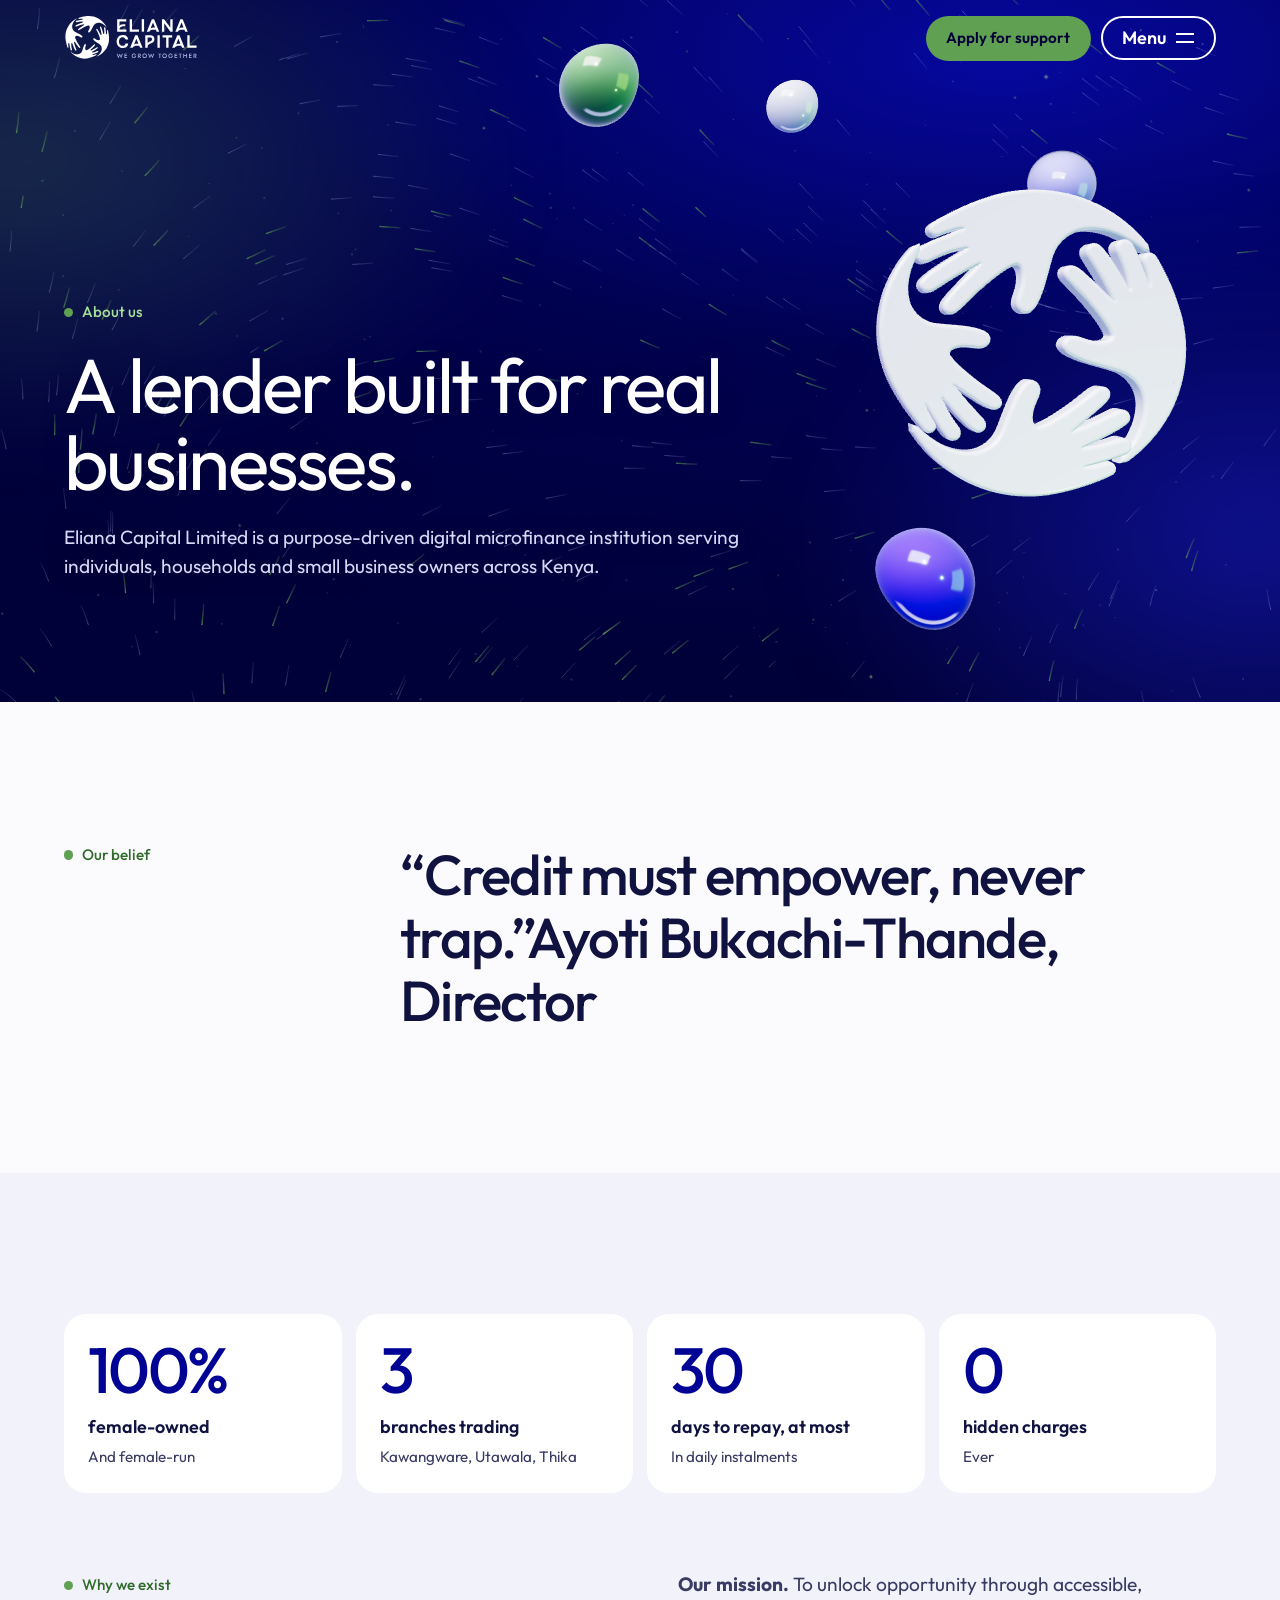
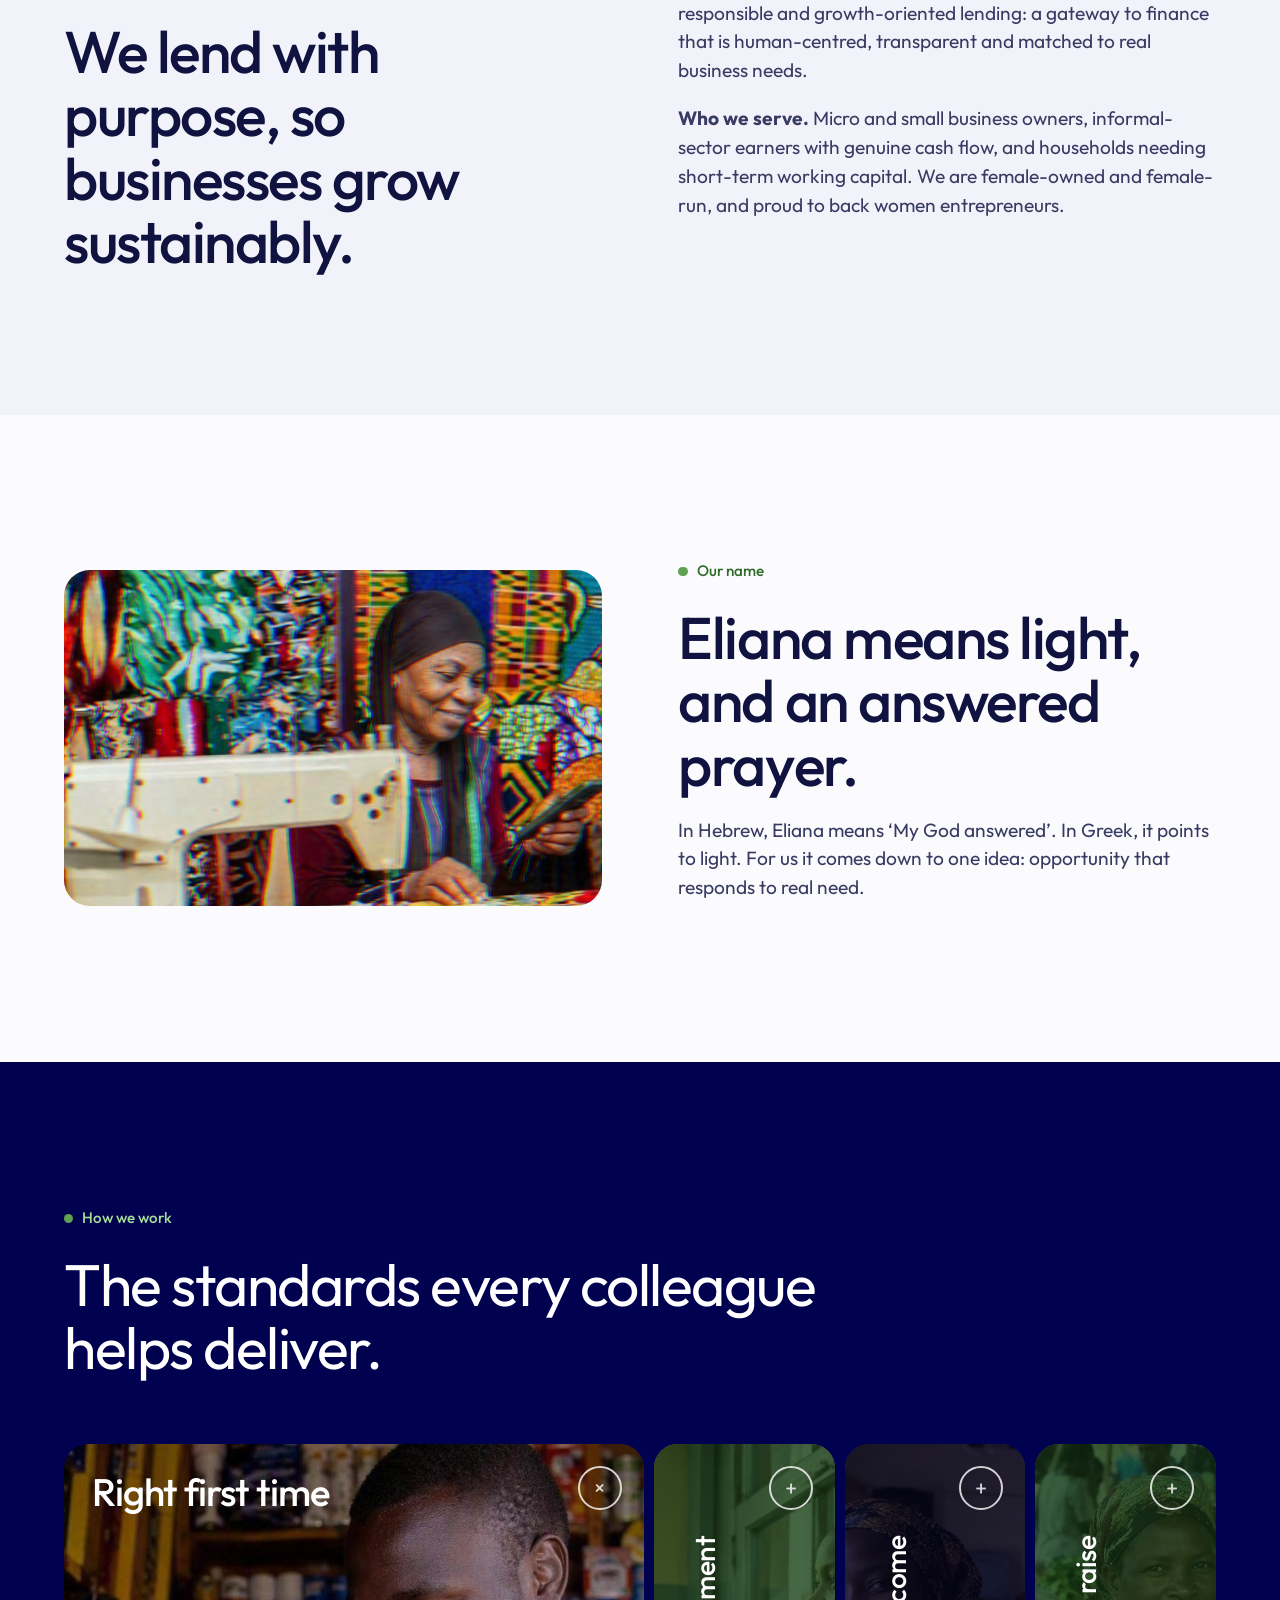
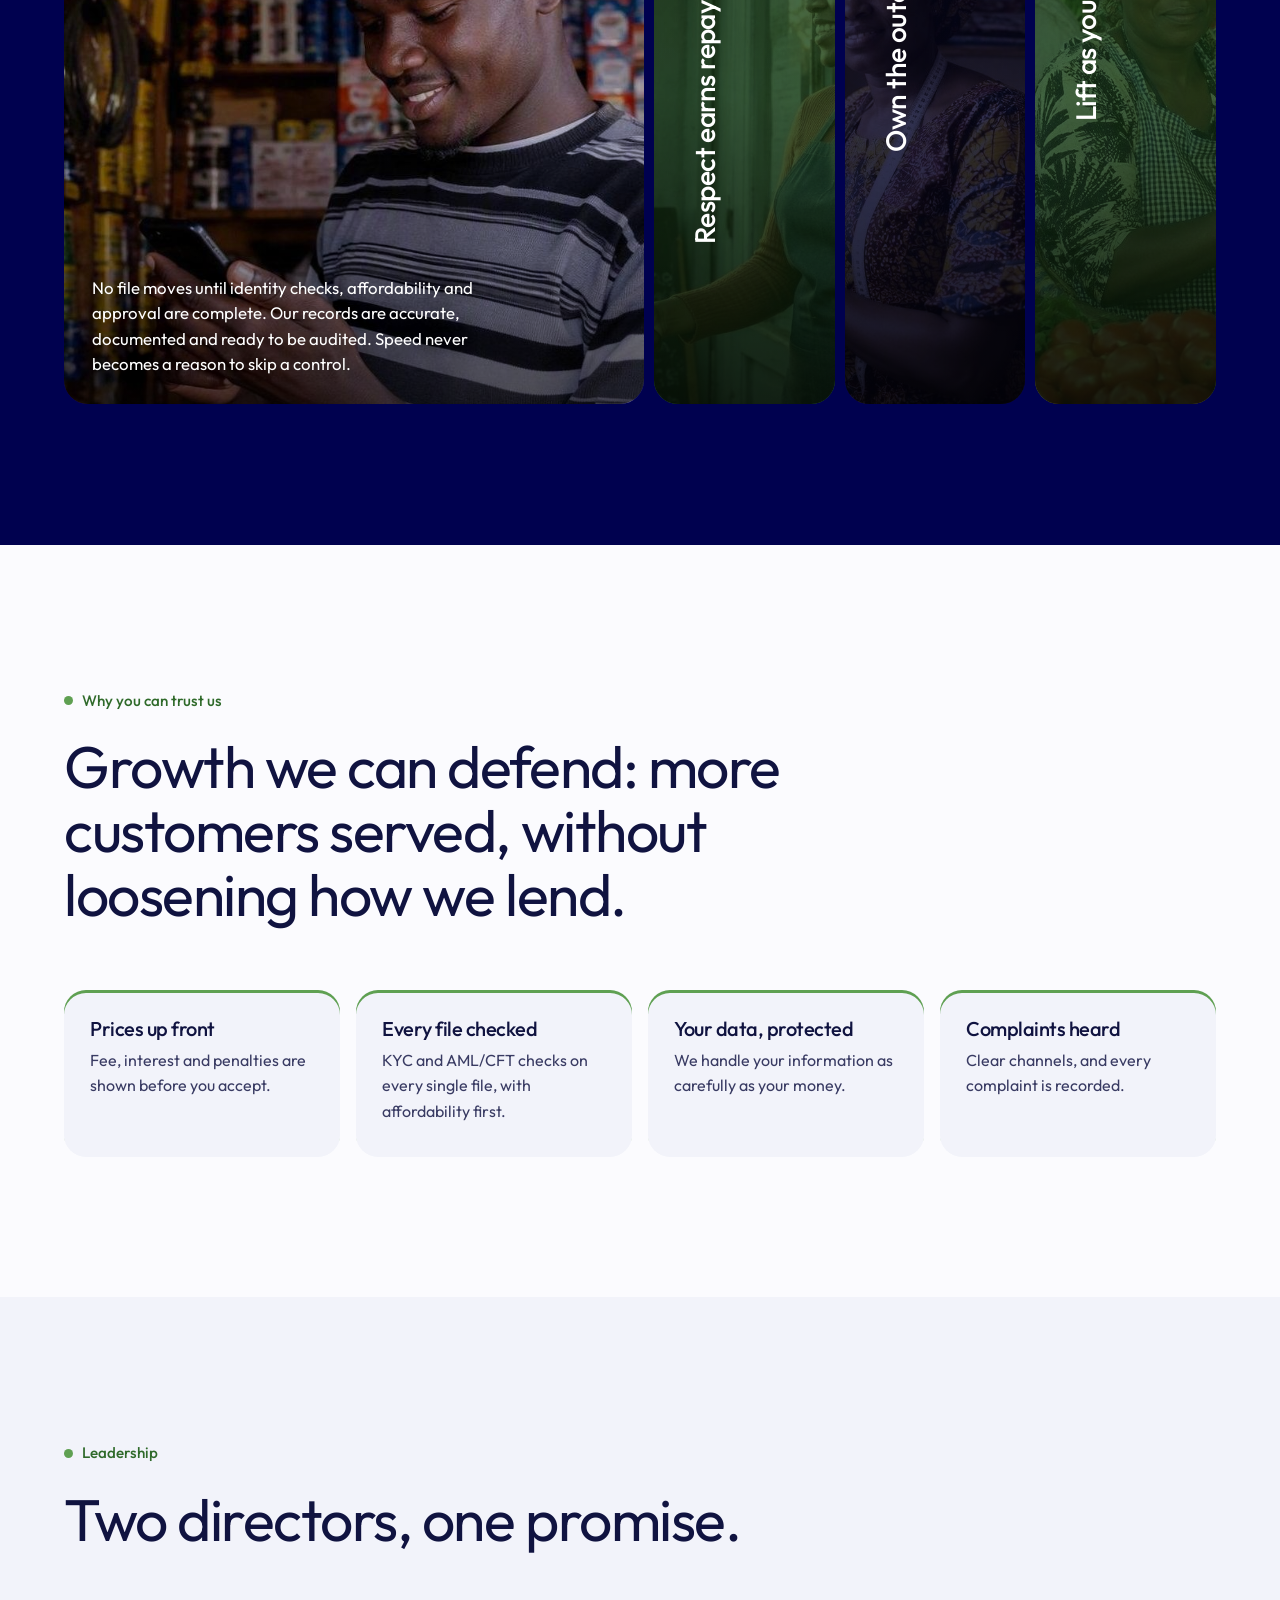
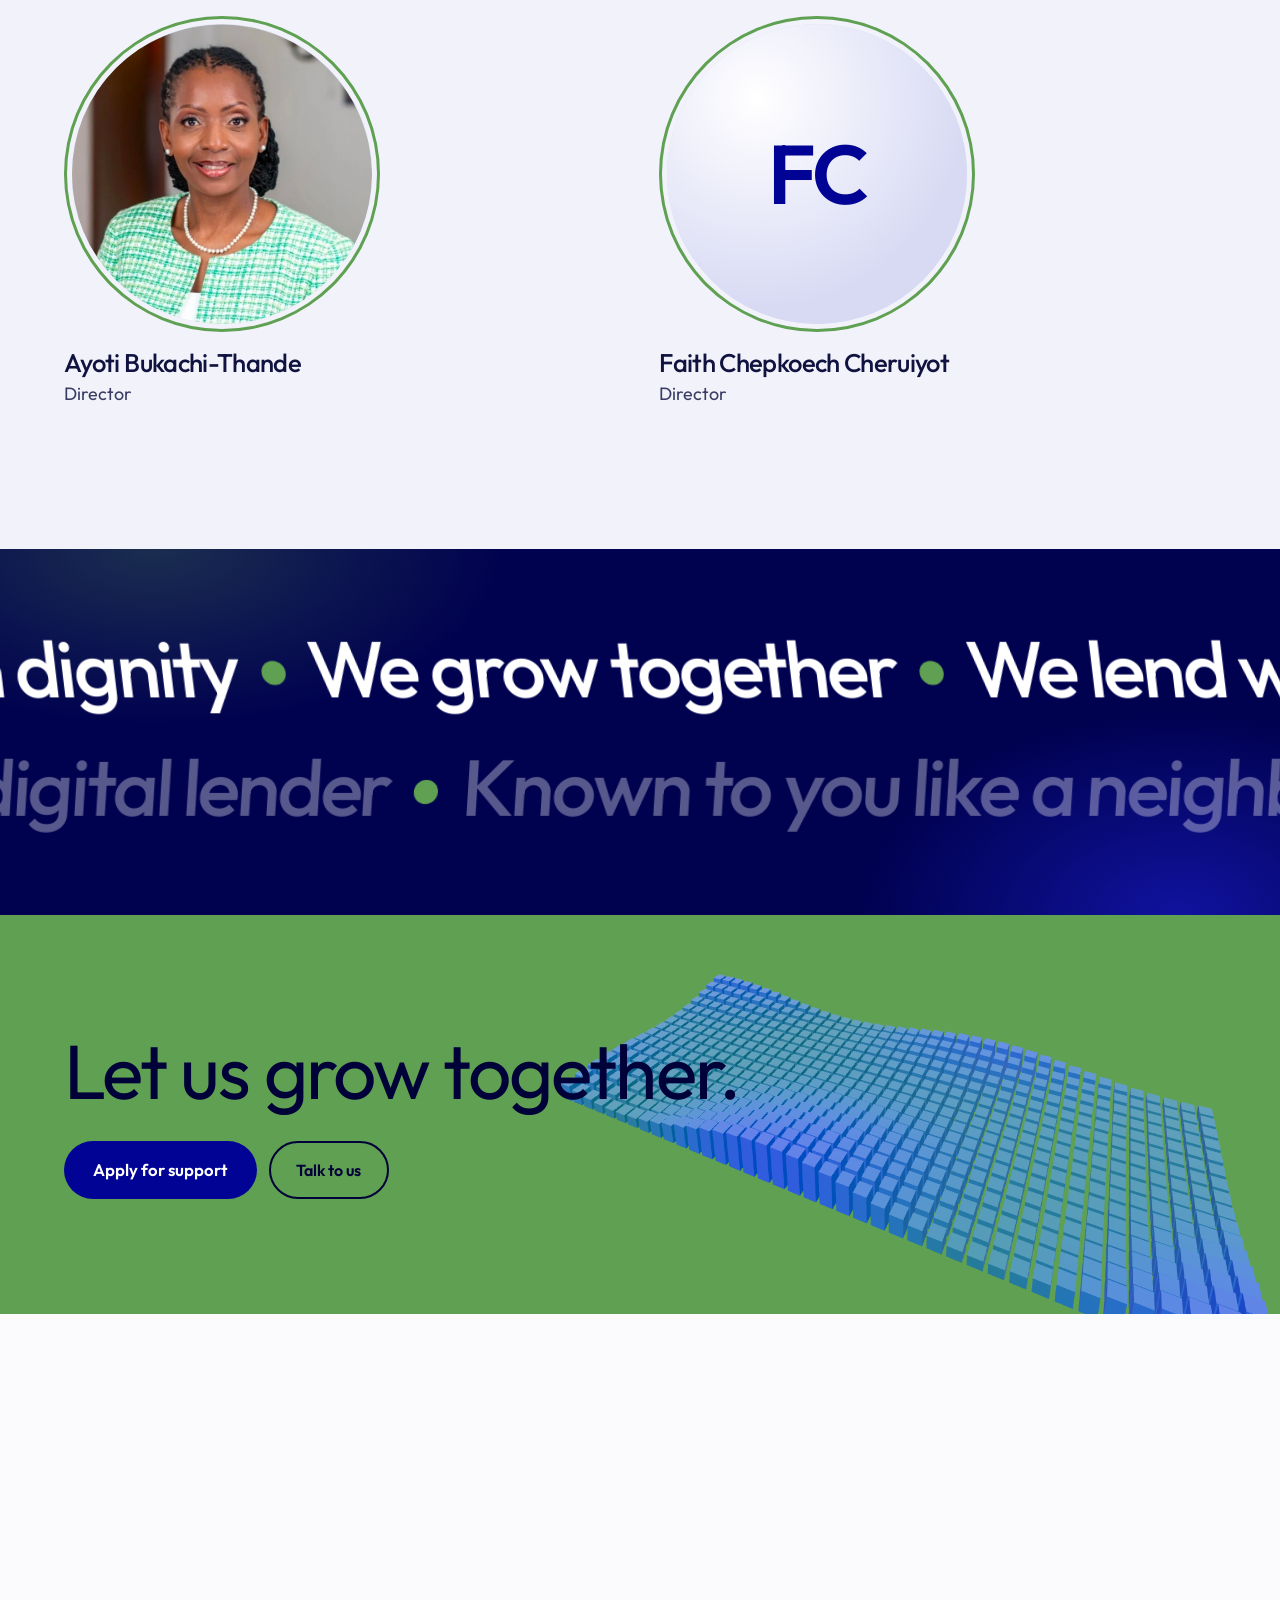
==== about.html @ a9d2c8b0 "my first commit" ====
<!doctype html>
<html lang="en">
<head>
<meta charset="utf-8">
<meta name="viewport" content="width=device-width, initial-scale=1">
<title>About us | Eliana Capital</title>
<meta name="description" content="Eliana Capital is a female-owned, female-run Kenyan microfinance lender. Learn our mission, our values and the people behind the name.">
<meta property="og:title" content="About us | Eliana Capital"><meta property="og:description" content="Eliana Capital is a female-owned, female-run Kenyan microfinance lender. Learn our mission, our values and the people behind the name."><meta property="og:type" content="website">
<meta name="theme-color" content="#010395">
<link rel="icon" href="assets/favicon.svg" type="image/svg+xml">
<link rel="preconnect" href="https://fonts.googleapis.com"><link rel="preconnect" href="https://fonts.gstatic.com" crossorigin>
<link href="https://fonts.googleapis.com/css2?family=Outfit:wght@300;400;500;600;700&display=swap" rel="stylesheet">
<link rel="stylesheet" href="css/styles.css">
</head>
<body>
<div class="curtain" aria-hidden="true"><svg viewBox="-1.05 -1.05 2.1 2.1"><use href="#hands"/></svg></div>
<noscript><style>.curtain{display:none}</style></noscript>
<a class="skip" href="#main">Skip to content</a>
<svg width="0" height="0" style="position:absolute" aria-hidden="true" focusable="false"><defs>
<g id="hands"><path d="M-0.5421 -0.8071C-0.5138 -0.8379 -0.483 -0.8662 -0.4508 -0.893C-0.4995 -0.8702 -0.5468 -0.8428 -0.5923 -0.8108C-0.8623 -0.6204 -1.0 -0.3123 -0.9848 -0.005C-0.9817 0.0373 -0.977 0.0809 -0.9701 0.1255C-0.9552 0.2226 -0.9305 0.3249 -0.8929 0.4309C-0.8872 0.4468 -0.8787 0.4589 -0.8642 0.4573C-0.8462 0.4553 -0.8404 0.437 -0.8433 0.4225C-0.8638 0.321 -0.8613 0.2533 -0.8386 0.2442C-0.8255 0.2388 -0.8124 0.2438 -0.8025 0.2947C-0.7878 0.3706 -0.7735 0.4731 -0.7491 0.551C-0.744 0.5673 -0.7277 0.5849 -0.7036 0.5771C-0.6877 0.5719 -0.679 0.5518 -0.6857 0.5261C-0.7079 0.441 -0.7255 0.3503 -0.7182 0.2696C-0.7165 0.2501 -0.7062 0.242 -0.6956 0.242C-0.6833 0.242 -0.6747 0.2492 -0.664 0.2784C-0.6319 0.3665 -0.577 0.5302 -0.5308 0.5815C-0.5208 0.5927 -0.5078 0.594 -0.4955 0.5867C-0.4833 0.5794 -0.4786 0.5604 -0.4859 0.5401C-0.5093 0.4749 -0.5723 0.3313 -0.5963 0.2052C-0.5985 0.1935 -0.5862 0.1763 -0.5712 0.1813C-0.5466 0.1894 -0.4301 0.3817 -0.3684 0.4481C-0.3304 0.4888 -0.293 0.4665 -0.3125 0.423C-0.3293 0.3852 -0.3784 0.3224 -0.4196 0.2522C-0.4905 0.1312 -0.5581 -0.0073 -0.5413 -0.0453C-0.5137 -0.1076 -0.4138 -0.0891 -0.3497 -0.0561C-0.3001 -0.0305 -0.2547 0.0062 -0.2202 -0.0247C-0.1879 -0.0535 -0.232 -0.0949 -0.2964 -0.1371C-0.355 -0.1755 -0.4464 -0.216 -0.5332 -0.2616C-0.6337 -0.3143 -0.6927 -0.4234 -0.6792 -0.5361C-0.6789 -0.5386 -0.6786 -0.541 -0.6782 -0.5435C-0.664 -0.6429 -0.6101 -0.7332 -0.5421 -0.8071Z"/><path d="M0.818 -0.5441C0.8472 -0.5161 0.8738 -0.4859 0.8989 -0.4544C0.8779 -0.5017 0.8525 -0.5479 0.8226 -0.5923C0.6447 -0.8562 0.3507 -0.995 0.0545 -0.9866C0.0137 -0.9845 -0.0284 -0.9808 -0.0715 -0.9751C-0.1653 -0.9627 -0.2644 -0.941 -0.3672 -0.9069C-0.3827 -0.9017 -0.3944 -0.8938 -0.3932 -0.8798C-0.3916 -0.8624 -0.3741 -0.8564 -0.3602 -0.859C-0.262 -0.8766 -0.1968 -0.8729 -0.1884 -0.8509C-0.1836 -0.8381 -0.1887 -0.8255 -0.2379 -0.8171C-0.3113 -0.8044 -0.4103 -0.7928 -0.4857 -0.7708C-0.5016 -0.7662 -0.5189 -0.7509 -0.5118 -0.7275C-0.5072 -0.7121 -0.488 -0.7033 -0.4631 -0.7093C-0.3806 -0.729 -0.2929 -0.744 -0.2154 -0.7354C-0.1967 -0.7333 -0.189 -0.7233 -0.1893 -0.713C-0.1895 -0.7012 -0.1966 -0.693 -0.2249 -0.6834C-0.3104 -0.6542 -0.4692 -0.6047 -0.5196 -0.5612C-0.5306 -0.5517 -0.5321 -0.5393 -0.5253 -0.5273C-0.5185 -0.5154 -0.5003 -0.5105 -0.4806 -0.5171C-0.4173 -0.5383 -0.2777 -0.5961 -0.1558 -0.6167C-0.1445 -0.6186 -0.1282 -0.6064 -0.1333 -0.5921C-0.1416 -0.5685 -0.3292 -0.4602 -0.3944 -0.402C-0.4344 -0.3664 -0.4136 -0.3299 -0.3713 -0.3477C-0.3346 -0.3632 -0.2731 -0.4092 -0.2046 -0.4474C-0.0867 -0.5133 0.0481 -0.5756 0.0843 -0.5587C0.1438 -0.5308 0.124 -0.435 0.0908 -0.3738C0.0652 -0.3267 0.029 -0.2836 0.058 -0.2498C0.0851 -0.2182 0.1259 -0.2598 0.1678 -0.3209C0.206 -0.3766 0.2469 -0.4638 0.2925 -0.5465C0.3453 -0.6422 0.4516 -0.6969 0.5598 -0.6815C0.5621 -0.6812 0.5645 -0.6808 0.5669 -0.6804C0.6623 -0.6647 0.7482 -0.611 0.818 -0.5441Z"/><path d="M0.5132 0.7895C0.484 0.8154 0.4528 0.8386 0.4205 0.8604C0.4677 0.8439 0.5142 0.823 0.5593 0.7976C0.8273 0.647 0.9839 0.3747 0.9988 0.0888C1.0 0.0493 0.9997 0.0086 0.9976 -0.0334C0.9929 -0.1247 0.9798 -0.2217 0.9549 -0.3234C0.9512 -0.3387 0.9445 -0.3506 0.9309 -0.3505C0.914 -0.3504 0.9069 -0.334 0.9082 -0.3204C0.9176 -0.2245 0.909 -0.162 0.8871 -0.1557C0.8744 -0.152 0.8627 -0.1579 0.8584 -0.2059C0.8519 -0.2776 0.8484 -0.3738 0.8332 -0.4482C0.83 -0.4638 0.8166 -0.4816 0.7935 -0.4767C0.7783 -0.4734 0.7684 -0.4556 0.7722 -0.4312C0.7847 -0.3502 0.7924 -0.2646 0.778 -0.1906C0.7745 -0.1727 0.7643 -0.1662 0.7544 -0.1672C0.743 -0.1684 0.7358 -0.1759 0.7287 -0.2038C0.7072 -0.2884 0.6719 -0.4452 0.634 -0.4971C0.6257 -0.5084 0.6139 -0.5109 0.6018 -0.5052C0.5898 -0.4996 0.5837 -0.4825 0.5885 -0.463C0.604 -0.4004 0.6488 -0.2615 0.659 -0.1425C0.66 -0.1315 0.647 -0.1167 0.6336 -0.1227C0.6115 -0.1326 0.5219 -0.3216 0.471 -0.3889C0.4397 -0.4302 0.403 -0.4131 0.4168 -0.371C0.4289 -0.3344 0.4684 -0.2716 0.4999 -0.2027C0.5541 -0.084 0.6036 0.0506 0.5845 0.0841C0.553 0.1393 0.4623 0.1127 0.406 0.076C0.3625 0.0477 0.324 0.0094 0.2891 0.0347C0.2565 0.0584 0.2934 0.1009 0.349 0.1461C0.3997 0.1871 0.4805 0.2333 0.5565 0.2836C0.6445 0.342 0.6889 0.4485 0.6657 0.5515C0.6652 0.5538 0.6647 0.5561 0.6641 0.5583C0.6415 0.649 0.5831 0.7275 0.5132 0.7895Z"/><path d="M-0.6783 0.6816C-0.7083 0.6622 -0.7365 0.6404 -0.7637 0.6173C-0.7375 0.6549 -0.7076 0.6908 -0.6741 0.7243C-0.4749 0.9239 -0.1958 0.995 0.0604 0.9377C0.0955 0.9291 0.1314 0.9187 0.168 0.9065C0.2475 0.8799 0.3299 0.8443 0.4136 0.7973C0.4262 0.7902 0.4351 0.7814 0.4316 0.7694C0.4274 0.7545 0.4111 0.7523 0.3994 0.7568C0.317 0.7887 0.2597 0.7965 0.2487 0.7788C0.2424 0.7685 0.2447 0.7567 0.286 0.741C0.3477 0.7177 0.4319 0.6908 0.4938 0.659C0.5068 0.6523 0.5192 0.6362 0.5092 0.617C0.5025 0.6043 0.4843 0.6 0.4637 0.6093C0.3953 0.6403 0.3216 0.6682 0.2527 0.6738C0.2361 0.6752 0.2277 0.6677 0.2262 0.6588C0.2244 0.6484 0.2292 0.6401 0.2522 0.627C0.3216 0.5872 0.4514 0.5173 0.4879 0.471C0.4958 0.4609 0.4951 0.4499 0.4871 0.4406C0.4792 0.4314 0.4626 0.4302 0.4466 0.4393C0.3951 0.4684 0.2834 0.5422 0.1809 0.5806C0.1714 0.5842 0.1551 0.5763 0.1571 0.563C0.1604 0.5411 0.3052 0.4153 0.3521 0.3537C0.3809 0.316 0.3567 0.2877 0.3229 0.3103C0.2936 0.33 0.2479 0.3804 0.1948 0.4252C0.1033 0.5024 -0.0034 0.5793 -0.0377 0.5706C-0.0941 0.5565 -0.0931 0.4698 -0.0745 0.411C-0.0602 0.3656 -0.036 0.3221 -0.0669 0.2976C-0.0958 0.2746 -0.1243 0.3177 -0.1504 0.378C-0.1743 0.4328 -0.1951 0.5156 -0.2208 0.5952C-0.2506 0.6873 -0.3338 0.7527 -0.4305 0.7576C-0.4326 0.7578 -0.4347 0.7578 -0.4369 0.7579C-0.5225 0.7603 -0.6063 0.7281 -0.6783 0.6816Z"/></g>
</defs></svg>
<header class="hdr"><div class="container">
<a class="logo " href="index.html" aria-label="Eliana Capital, home"><img class="logo-on-dark" src="assets/logo-white.svg" alt="Eliana Capital, we grow together" width="134" height="46"><img class="logo-on-light" src="assets/logo-color.svg" alt="" width="134" height="46" aria-hidden="true"></a>
<div class="hdr-right"><a class="btn btn-sm" href="contact.html#apply">Apply for support</a>
<button class="menu-btn" type="button" aria-expanded="false" aria-controls="menu"><span>Menu</span><i></i></button></div>
</div></header>
<nav class="menu" id="menu" aria-label="Main">
<ul><li><a href="index.html">Home</a></li><li><a href="about.html" aria-current="page">About us</a></li><li><a href="services.html">Our services</a></li><li><a href="how-it-works.html">How it works</a></li><li><a href="customer-stories.html">Customer stories</a></li><li><a href="faqs.html">FAQs</a></li><li><a href="contact.html">Contact us</a></li></ul>
<aside><h2>Talk to us</h2><p><a href="tel:+254700000000">+254 7XX XXX XXX</a><br><a href="https://wa.me/254700000000">WhatsApp us</a><br><a href="mailto:hello@eliana-capital.com">hello@eliana-capital.com</a></p>
<h2>Find us</h2><p>Kawangware, Utawala, Thika<br>Head office, Nairobi</p></aside>
</nav>
<main id="main">
<section class="phero"><canvas data-flow aria-hidden="true"></canvas><canvas data-scene="page" data-variant="mark" aria-hidden="true"></canvas><div class="container">
<p class="label">About us</p><h1>A lender built for real businesses.</h1><p class="lead">Eliana Capital Limited is a purpose-driven digital microfinance institution serving individuals, households and small business owners across Kenya.</p></div></section>

<section class="sec"><div class="container grid-label"><p class="label">Our belief</p>
<blockquote class="big" data-lit>&ldquo;Credit must empower, never trap.&rdquo;<cite>Ayoti Bukachi-Thande, Director</cite></blockquote></div></section>

<section class="sec sec--mist"><div class="container"><dl class="stats stats--flat" style="margin:0 0 clamp(40px,6vw,88px)">
<div class="stat"><dt>Owned</dt><dd><span class="v">100%</span><span class="t">female-owned</span><span class="s">And female-run</span></dd></div>
<div class="stat"><dt>Branches</dt><dd><span class="v">3</span><span class="t">branches trading</span><span class="s">Kawangware, Utawala, Thika</span></dd></div>
<div class="stat"><dt>Loans</dt><dd><span class="v">30</span><span class="t">days to repay, at most</span><span class="s">In daily instalments</span></dd></div>
<div class="stat"><dt>Prices</dt><dd><span class="v">0</span><span class="t">hidden charges</span><span class="s">Ever</span></dd></div></dl></div>
<div class="container grid-2">
<div><p class="label">Why we exist</p><h2>We lend with purpose, so businesses grow sustainably.</h2></div>
<div><p class="lead"><b>Our mission.</b> To unlock opportunity through accessible, responsible and growth-oriented lending: a gateway to finance that is human-centred, transparent and matched to real business needs.</p>
<p class="lead"><b>Who we serve.</b> Micro and small business owners, informal-sector earners with genuine cash flow, and households needing short-term working capital. We are female-owned and female-run, and proud to back women entrepreneurs.</p></div>
</div></section>

<section class="sec"><div class="container grid-2" style="align-items:center">
<div><figure class="photo has-img photo--wide" data-tilt><img src="assets/tailor.jpg" alt="A dressmaker working at her sewing machine in a shop full of printed fabrics" loading="lazy" style="object-position:72% 35%"></figure></div>
<div><p class="label">Our name</p><h2>Eliana means light, and an answered prayer.</h2>
<p class="lead" style="margin-top:1.2rem">In Hebrew, Eliana means &lsquo;My God answered&rsquo;. In Greek, it points to light. For us it comes down to one idea: opportunity that responds to real need.</p></div></div></section>

<section class="sec sec--night dark"><div class="container">
<div class="sec-head"><p class="label">How we work</p><h2>The standards every colleague helps deliver.</h2></div><div class="panels"><div class="panel p1" role="button" tabindex="0" aria-expanded="false"><img class="pimg" src="assets/how-right-first-time.jpg" alt="A shopkeeper smiling as he checks his phone in his stocked shop" loading="lazy" style="object-position:50% 30%"><span class="shade" aria-hidden="true"></span><span class="corner" aria-hidden="true">+</span><span class="vt" aria-hidden="true">Right first time</span><h3 class="ht">Right first time</h3><div class="body"><p>No file moves until identity checks, affordability and approval are complete. Our records are accurate, documented and ready to be audited. Speed never becomes a reason to skip a control.</p></div></div><div class="panel p2" role="button" tabindex="0" aria-expanded="false"><img class="pimg" src="assets/how-respect.jpg" alt="A customer and a shop owner shaking hands in a doorway" loading="lazy" style="object-position:88% 40%"><span class="shade" aria-hidden="true"></span><span class="corner" aria-hidden="true">+</span><span class="vt" aria-hidden="true">Respect earns repayment</span><h3 class="ht">Respect earns repayment</h3><div class="body"><p>We price in plain language, with no hidden charges, ever. We follow up firmly and courteously and never intimidate a customer. We handle your data as carefully as your money.</p></div></div><div class="panel p3" role="button" tabindex="0" aria-expanded="false"><img class="pimg" src="assets/how-own-outcome.jpg" alt="A dressmaker in her workshop with a tape measure around her neck" loading="lazy" style="object-position:30% 25%"><span class="shade" aria-hidden="true"></span><span class="corner" aria-hidden="true">+</span><span class="vt" aria-hidden="true">Own the outcome</span><h3 class="ht">Own the outcome</h3><div class="body"><p>We know our targets daily and say where we stand. We raise arrears, errors and risks early, and we do what we said by when we said.</p></div></div><div class="panel p4" role="button" tabindex="0" aria-expanded="false"><img class="pimg" src="assets/how-lift.jpg" alt="A market trader smiling behind a stall of fresh tomatoes and greens" loading="lazy" style="object-position:40% 35%"><span class="shade" aria-hidden="true"></span><span class="corner" aria-hidden="true">+</span><span class="vt" aria-hidden="true">Lift as you raise</span><h3 class="ht">Lift as you raise</h3><div class="body"><p>We coach openly, share what is working in each market, and recognise good work out loud. Feedback is a tool, not a verdict.</p></div></div></div></div></section>

<section class="sec"><div class="container">
<div class="sec-head"><p class="label">Why you can trust us</p><h2>Growth we can defend: more customers served, without loosening how we lend.</h2></div>
<ul class="trust">
<li><h3>Prices up front</h3><p>Fee, interest and penalties are shown before you accept.</p></li>
<li><h3>Every file checked</h3><p>KYC and AML/CFT checks on every single file, with affordability first.</p></li>
<li><h3>Your data, protected</h3><p>We handle your information as carefully as your money.</p></li>
<li><h3>Complaints heard</h3><p>Clear channels, and every complaint is recorded.</p></li></ul></div></section>

<section class="sec sec--mist"><div class="container">
<div class="sec-head"><p class="label">Leadership</p><h2>Two directors, one promise.</h2></div>
<div class="people">
<div class="person"><div class="portrait" data-initials="AB"><img src="assets/ayoti.jpeg" alt="Portrait of Ayoti Bukachi-Thande" loading="lazy" onerror="this.parentNode.classList.add('no-img');this.remove()"></div><h3>Ayoti Bukachi-Thande</h3><p>Director</p></div>
<div class="person"><div class="portrait" data-initials="FC"><img src="assets/faith.jpeg" alt="Portrait of Faith Chepkoech Cheruiyot" loading="lazy" onerror="this.parentNode.classList.add('no-img');this.remove()"></div><h3>Faith Chepkoech Cheruiyot</h3><p>Director</p></div>
</div></div></section>

<section class="vel" aria-hidden="true">
<div class="vel-row" data-dir="-1"><div class="vel-track"><div class="vel-group"><span>We lend with purpose</span><i></i><span>We serve with dignity</span><i></i><span>We grow together</span><i></i></div></div></div>
<div class="vel-row vel-row--out" data-dir="1"><div class="vel-track"><div class="vel-group"><span>Credit that empowers, never traps</span><i></i><span>Fast as a digital lender</span><i></i><span>Known to you like a neighbour</span><i></i></div></div></div>
</section><section class="cta sec--green"><canvas data-scene="wave" aria-hidden="true"></canvas><div class="container wrap"><h2>Let us grow together.</h2>
<div class="btn-row"><a class="btn btn-blue" href="contact.html#apply">Apply for support</a><a class="btn btn-line" href="contact.html#callback">Talk to us</a></div></div></section>
</main>
<footer class="foot">
<div class="container foot-grid">
<div><a class="logo logo--foot" href="index.html" aria-label="Eliana Capital, home"><img class="logo-on-dark" src="assets/logo-white.svg" alt="Eliana Capital, we grow together" width="134" height="46"><img class="logo-on-light" src="assets/logo-color.svg" alt="" width="134" height="46" aria-hidden="true"></a><p class="tag">Accessible, responsible lending for the people who keep Kenya's markets moving.</p></div>
<div><h2>Explore</h2><ul><li><a href="index.html">Home</a></li><li><a href="about.html">About us</a></li><li><a href="services.html">Our services</a></li><li><a href="how-it-works.html">How it works</a></li><li><a href="customer-stories.html">Customer stories</a></li><li><a href="faqs.html">FAQs</a></li><li><a href="contact.html">Contact us</a></li></ul></div>
<div><h2>Reach us</h2><ul><li><a href="tel:+254721881177">+254 721881177</a></li><li><a href="https://wa.me/254721881177">WhatsApp</a></li><li><a href="mailto:support@eliana-capital.com">support@eliana-capital.com</a></li></ul></div>
<div><h2>Good to know</h2><ul><li><a href="privacy.html">Privacy notice</a></li><li><a href="terms.html">Terms of use</a></li><li><a href="accessibility.html">Accessibility statement</a></li><li><a href="contact.html#complaint">Make a complaint</a></li><li><a href="faqs.html">Questions about pricing</a></li></ul></div>
</div>
<div class="foot-word" aria-hidden="true">Eliana</div>
<div class="foot-base"><div class="container" style="display:flex;flex-wrap:wrap;justify-content:space-between;gap:12px"><span>&copy; <span data-year>2026</span> Eliana Capital Limited. We grow together.</span><span class="foot-legal"><a href="privacy.html">Privacy</a><a href="terms.html">Terms</a><a href="accessibility.html">Accessibility</a></span></div></div>
</footer>
<script src="js/imgdata.js"></script>
<script src="assets/vendor/three.min.js"></script>
<script src="js/scene3d.js"></script>
<script src="js/main.js"></script>
<script src="js/fx.js"></script>
<script src="js/gl-images.js"></script>
<script src="js/flow.js"></script>
<script src="js/motion.js"></script>
<script src="js/touch.js"></script>
<script src="js/swipe.js"></script>
</body>
</html>
---- css/styles.css ----
/* To use licensed Sofia Pro files, add e.g. url("../assets/fonts/SofiaPro-Regular.woff2") format("woff2") to each src below.
   Eliana Capital — prototype stylesheet
   Brand: Deep Trust Blue #010395, Growth Green #5fa052, Sofia Pro (Outfit is the stand-in until the font files are added). */

@font-face{font-family:"Sofia Pro";font-weight:400;src:local("Sofia Pro");font-display:swap}
@font-face{font-family:"Sofia Pro";font-weight:500;src:local("Sofia Pro Medium");font-display:swap}
@font-face{font-family:"Sofia Pro";font-weight:600;src:local("Sofia Pro SemiBold");font-display:swap}
@font-face{font-family:"Sofia Pro";font-weight:700;src:local("Sofia Pro Bold");font-display:swap}

:root{
  --blue:#010395; --night:#00014f; --deep:#000138;
  --green:#5fa052; --green-ink:#2f6a2a; --green-lite:#a6dd99;
  --leaf:#edf4ea; --mist:#f2f3fa; --lav:#d8daf4; --paper:#fbfbfe;
  --ink:#101340; --body:#393b63; --line:rgba(16,19,64,.14);
  --font:"Sofia Pro","Outfit","Segoe UI",system-ui,sans-serif;
  --pad:clamp(20px,5vw,72px); --max:1280px; --ease:cubic-bezier(.2,.7,.2,1);
  --hdr:76px;
}

*,*::before,*::after{box-sizing:border-box}
html{overflow-x:clip;scroll-behavior:smooth;-webkit-text-size-adjust:100%}
body{margin:0;font-family:var(--font);color:var(--body);background:var(--paper);font-size:clamp(1rem,.96rem + .2vw,1.125rem);line-height:1.6;-webkit-font-smoothing:antialiased;overflow-x:hidden;overflow-x:clip}
img,svg,canvas{display:block;max-width:100%}
a{color:inherit}
h1,h2,h3,h4{margin:0;color:var(--ink);font-weight:500;letter-spacing:-.025em;line-height:1.08}
p{margin:0 0 1em}
ul{margin:0;padding:0;list-style:none}
:focus-visible{outline:3px solid var(--green);outline-offset:3px;border-radius:4px}
.skip{position:absolute;left:-999px;top:8px;background:#fff;color:var(--ink);padding:10px 16px;border-radius:8px;z-index:100}
.skip:focus{left:12px}
.container{width:min(var(--max),100% - 2*var(--pad));margin-inline:auto}
.sr{position:absolute;width:1px;height:1px;overflow:hidden;clip:rect(0 0 0 0)}

h1{font-size:clamp(2.7rem,6.4vw,6rem);letter-spacing:-.035em;line-height:1}
h2{font-size:clamp(2rem,4.6vw,3.8rem)}
h3{font-size:clamp(1.3rem,2vw,1.7rem)}
.lead{font-size:clamp(1.1rem,1.5vw,1.35rem);line-height:1.5;max-width:52ch}

.dark{color:#cfd1f3}
.dark h1,.dark h2,.dark h3{color:#fff}

.label{display:inline-flex;align-items:center;gap:.6em;font-size:.95rem;font-weight:500;color:var(--green-ink);margin-bottom:1.4rem}
.label::before{content:"";width:.6em;height:.6em;border-radius:50%;background:var(--green)}
.dark .label,.label--light{color:var(--green-lite)}

/* Buttons */
.btn{display:inline-flex;align-items:center;gap:.6em;padding:.95em 1.6em;border-radius:999px;font:inherit;font-weight:600;font-size:1rem;text-decoration:none;border:2px solid transparent;cursor:pointer;transition:transform .25s var(--ease),background .25s,color .25s,border-color .25s;line-height:1}
.btn:hover{transform:translateY(-2px)}
.btn-green{background:var(--green);color:var(--deep)}
.btn-green:hover{background:#74b566}
.btn-blue{background:var(--blue);color:#fff}
.btn-blue:hover{background:#0205c4}
.btn-ghost{border-color:rgba(255,255,255,.4);color:#fff}
.btn-ghost:hover{background:rgba(255,255,255,.12);border-color:#fff}
.btn-line{border-color:var(--ink);color:var(--ink)}
.btn-line:hover{background:var(--ink);color:#fff}
.btn-sm{padding:.7em 1.2em;font-size:.95rem}
.btn-row{display:flex;flex-wrap:wrap;gap:12px}

/* Header */
.hdr{position:fixed;inset:0 0 auto 0;z-index:60;height:var(--hdr);display:flex;align-items:center;color:#fff;--logo-fg:#fff;--logo-cut:var(--night);transition:background .3s,color .3s,box-shadow .3s}
.hdr .container{display:flex;align-items:center;justify-content:space-between;gap:16px}
.hdr.is-solid{background:rgba(251,251,254,.92);backdrop-filter:blur(14px);-webkit-backdrop-filter:blur(14px);color:var(--ink);--logo-fg:var(--blue);--logo-cut:#fff;box-shadow:0 1px 0 var(--line)}
.menu-open .hdr,.menu-open .hdr.is-solid{background:transparent;backdrop-filter:none;color:#fff;--logo-fg:#fff;--logo-cut:var(--night);box-shadow:none}
.logo{display:flex;align-items:center;gap:12px;text-decoration:none}
.hdr-right{display:flex;align-items:center;gap:10px}
.hdr .btn-sm{background:var(--green);color:var(--deep)}
.menu-btn{display:inline-flex;align-items:center;gap:10px;background:none;border:2px solid currentColor;color:inherit;font:inherit;font-weight:600;padding:.62em 1.1em;border-radius:999px;cursor:pointer;line-height:1}
.menu-btn i{position:relative;width:18px;height:10px;display:block}
.menu-btn i::before,.menu-btn i::after{content:"";position:absolute;left:0;right:0;height:2px;background:currentColor;transition:transform .35s var(--ease),top .35s var(--ease)}
.menu-btn i::before{top:0}.menu-btn i::after{top:8px}
.menu-open .menu-btn i::before{top:4px;transform:rotate(45deg)}
.menu-open .menu-btn i::after{top:4px;transform:rotate(-45deg)}
@media (max-width:560px){.hdr .btn-sm{display:none}}

/* Full-screen menu */
.menu{position:fixed;inset:0;z-index:55;background:var(--night);color:#fff;padding:calc(var(--hdr) + 24px) var(--pad) 40px;display:grid;grid-template-columns:1.4fr 1fr;gap:48px;align-content:center;visibility:hidden;clip-path:circle(0 at calc(100% - 90px) 38px);transition:clip-path .7s var(--ease),visibility 0s .7s;overflow:auto}
.menu-open .menu{visibility:visible;clip-path:circle(150% at calc(100% - 90px) 38px);transition:clip-path .7s var(--ease),visibility 0s}
.menu ul a{display:block;text-decoration:none;font-size:clamp(2rem,5.4vw,4.4rem);font-weight:500;letter-spacing:-.03em;line-height:1.12;padding:.08em 0;color:#fff;transition:transform .3s var(--ease),color .3s}
.menu ul a:hover,.menu ul a[aria-current="page"]{color:var(--green);transform:translateX(14px)}
.menu aside{align-self:end;font-size:1.05rem}
.menu aside h2{font-size:1.1rem;color:var(--green-lite);margin:0 0 .6rem;letter-spacing:0}
.menu aside p{margin:0 0 1.6rem;color:#cfd1f3}
.menu aside a{color:#fff}
@media (max-width:820px){.menu{grid-template-columns:1fr;gap:28px;align-content:start}}

/* Hero */
.hero,.phero{position:relative;background:radial-gradient(120% 90% at 78% 8%,#06089f 0%,var(--night) 48%,var(--deep) 100%);color:#fff;overflow:hidden;isolation:isolate}
.hero canvas,.phero canvas{position:absolute;inset:0;width:100%;height:100%;z-index:-1}
.hero{min-height:100svh;display:flex;flex-direction:column;justify-content:flex-end;padding-top:calc(var(--hdr) + 40px)}
.hero-mark{position:absolute;right:-12vw;top:50%;width:min(78vw,860px);aspect-ratio:1;margin-top:calc(min(78vw,860px) / -2);z-index:-1;fill:rgba(255,255,255,.055);animation:spin 160s linear infinite;pointer-events:none}
@keyframes spin{to{transform:rotate(360deg)}}
.hero-inner{padding-bottom:clamp(36px,6vw,72px)}
.hero h1{margin-bottom:.4em;color:#fff}
.hero .ln{display:block;overflow:hidden;padding-bottom:.06em}
.hero .ln>span{display:block;transform:translateY(105%);animation:rise 1s var(--ease) forwards}
.hero .ln:nth-child(2)>span{animation-delay:.1s}
.hero .ln:nth-child(3)>span{animation-delay:.2s}
.hero .ln{white-space:nowrap}
@keyframes rise{to{transform:none}}
.hero .lead{color:#d6d8f6;margin-bottom:1.8rem}
.hero-facts{display:grid;grid-template-columns:repeat(3,1fr);border-top:1px solid rgba(255,255,255,.18);margin:0}
.hero-facts div{padding:20px 20px 24px 0}
.hero-facts div+div{padding-left:24px;border-left:1px solid rgba(255,255,255,.18)}
.hero-facts dt{font-size:.92rem;color:#aab0ee;margin-bottom:4px}
.hero-facts dd{margin:0;font-size:clamp(1.05rem,1.9vw,1.6rem);font-weight:500;color:#fff;line-height:1.2}
@media (max-width:640px){.hero-facts{grid-template-columns:1fr}.hero-facts div+div{border-left:0;padding-left:0;border-top:1px solid rgba(255,255,255,.18)}.hero-facts div{padding:14px 0}}

.phero{padding:calc(var(--hdr) + clamp(64px,10vw,140px)) 0 clamp(56px,8vw,110px)}
.phero h1{font-size:clamp(2.5rem,6vw,5.2rem);max-width:16ch;color:#fff}
.phero .lead{color:#d6d8f6;margin-top:1.4rem}

/* Sections */
.sec{padding-block:clamp(72px,11vw,160px);position:relative;overflow-x:clip}
.sec--mist{background:var(--mist)}
.sec--leaf{background:var(--leaf)}
.sec--night{background:var(--night);color:#cfd1f3}
.sec--green{background:var(--green);color:var(--deep)}
.sec--green h2{color:var(--deep)}
.sec-head{max-width:880px;margin-bottom:clamp(36px,5vw,72px)}
.sec-head p{max-width:56ch}
.grid-2{display:grid;grid-template-columns:1fr 1fr;gap:clamp(32px,6vw,96px);align-items:start}
.grid-label{align-items:start;display:grid;grid-template-columns:1fr 3fr;gap:clamp(24px,5vw,72px)}
@media (max-width:860px){.grid-2,.grid-label{grid-template-columns:1fr}}

/* soft organic shapes from the brand guideline */
.blob{position:absolute;background:var(--mist);border-radius:60% 40% 55% 45%/50% 60% 40% 50%;pointer-events:none;z-index:0}
.sec>.container{position:relative;z-index:1}

/* Scroll-lit statement */
.lit{font-size:clamp(1.7rem,3.6vw,3.2rem);line-height:1.2;letter-spacing:-.02em;color:var(--ink);font-weight:500;margin:0}
.lit span{opacity:.16;transition:opacity .35s}
.lit span.on{opacity:1}

/* Stats */
.stats{display:grid;grid-template-columns:repeat(4,1fr);gap:0 28px;margin:clamp(48px,7vw,96px) 0 0}
.stat{border-top:1px solid var(--line);padding-top:22px}
.stat dd{margin:0}
.stat .v{display:block;font-size:clamp(2.6rem,5vw,4.4rem);font-weight:500;color:var(--blue);letter-spacing:-.04em;line-height:1}
.stat .t{display:block;margin-top:.7rem;color:var(--ink);font-weight:600}
.stat .s{display:block;font-size:.95rem;margin-top:.2rem}
.stats dt{display:none}
@media (max-width:860px){.stats{grid-template-columns:1fr 1fr;row-gap:32px}}

/* Services split */
.split{display:grid;grid-template-columns:1.1fr .9fr;gap:clamp(32px,6vw,96px);align-items:start}
.svc-list{border-bottom:1px solid var(--line)}
.svc{border-top:1px solid var(--line);padding:30px 0;transition:padding .45s var(--ease),box-shadow .45s var(--ease)}
.svc h3{font-size:clamp(1.5rem,2.7vw,2.3rem);transition:color .3s}
.svc p{max-width:46ch;margin:.8rem 0 0}
.svc a{display:inline-block;margin-top:.8rem;font-weight:600;color:var(--blue)}
.svc.is-active{padding-left:22px;box-shadow:inset 5px 0 0 var(--green)}
.svc.is-active h3{color:var(--blue)}
.stage{position:sticky;top:calc(var(--hdr) + 28px);aspect-ratio:4/5;border-radius:30px;overflow:hidden;background:var(--blue)}
.scene{position:absolute;inset:0;opacity:0;transform:scale(1.04);transition:opacity .6s var(--ease),transform .9s var(--ease);width:100%;height:100%}
.scene.is-on{opacity:1;transform:none}
.scene text{font-family:var(--font)}
@media (max-width:860px){.split{grid-template-columns:1fr}.stage{display:none}.svc.is-active{padding-left:0;box-shadow:none}.svc.is-active h3{color:inherit}}

/* Receipt */
.receipt{position:relative;background:#fff;border-radius:18px 18px 0 0;padding:34px 34px 44px;box-shadow:0 30px 60px -30px rgba(1,3,149,.35);max-width:480px;margin-inline:auto;transform:rotate(1.2deg)}
.receipt::after{content:"";position:absolute;left:0;right:0;bottom:-14px;height:14px;background:linear-gradient(-45deg,transparent 8px,#fff 0) 0 0/16px 14px,linear-gradient(45deg,transparent 8px,#fff 0) 0 0/16px 14px;background-repeat:repeat-x}
.receipt h3{font-size:1.25rem;margin-bottom:.2rem}
.receipt .sub{font-size:.95rem;margin-bottom:1.4rem;border-bottom:2px dashed var(--lav);padding-bottom:1rem}
.receipt dl{margin:0}
.receipt .row{display:flex;justify-content:space-between;gap:16px;padding:.62rem 0;border-bottom:1px solid var(--mist);font-variant-numeric:tabular-nums}
.receipt dt{color:var(--body)}
.receipt dd{margin:0;font-weight:600;color:var(--ink);text-align:right}
.receipt .ok{color:var(--green-ink)}
.receipt-note{margin:1.2rem 0 0;font-size:.95rem}

/* Value panels */
.panels{display:flex;gap:10px;height:min(560px,72vh)}
.panel{flex:1;min-width:0;position:relative;border-radius:24px;overflow:hidden;padding:28px;cursor:default;isolation:isolate;display:flex;flex-direction:column;justify-content:space-between;transition:flex .65s var(--ease);color:#fff;text-align:left;border:0;font:inherit}
.panel.is-open{flex:4.2}
.p1{background:var(--blue)}.p2{background:var(--green-ink)}.p3{background:var(--ink)}.p4{background:var(--green-ink)}
.panel .vt{white-space:nowrap;font-size:clamp(1.1rem,1.7vw,1.5rem);margin-top:64px;writing-mode:vertical-rl;transform:rotate(180deg);font-size:clamp(1.3rem,2.2vw,1.9rem);font-weight:500;letter-spacing:-.02em;align-self:flex-start;transition:opacity .3s}
.panel .ht{display:none;font-size:clamp(1.6rem,3vw,2.6rem);font-weight:500;letter-spacing:-.03em;line-height:1.05;color:inherit}
.panel .body{opacity:0;max-width:36ch;transition:opacity .35s;font-size:1.05rem;line-height:1.5}
.panel .body p{margin:0}
.panel .corner{position:absolute;right:22px;top:22px;width:44px;height:44px;border-radius:50%;border:2px solid currentColor;display:grid;place-items:center;transition:transform .5s var(--ease);font-size:1.4rem;line-height:1;opacity:.8}
.panel.is-open .corner{transform:rotate(45deg)}
.panel.is-open .vt{opacity:0;position:absolute}
.panel.is-open .ht{display:block}
.panel.is-open .body{opacity:1;transition-delay:.3s}
/* Panel photos: tinted and quiet when collapsed, full colour when open */
.panel>*{position:relative;z-index:2}
.panel .pimg{position:absolute;inset:0;width:100%;height:100%;object-fit:cover;z-index:0;opacity:.5;transform:scale(1.08);filter:saturate(.8);transition:opacity .6s var(--ease),transform .9s var(--ease),filter .6s var(--ease)}
.panel .shade{position:absolute;inset:0;z-index:1;pointer-events:none;background:linear-gradient(180deg,rgba(0,0,0,.18) 0%,rgba(0,0,0,.12) 45%,rgba(0,0,0,.62) 100%);transition:opacity .5s}
.panel::before{content:"";position:absolute;inset:0;z-index:1;background:var(--tint,transparent);mix-blend-mode:multiply;opacity:.55;transition:opacity .6s;pointer-events:none}
.p1{--tint:var(--blue)}.p2{--tint:var(--green-ink)}.p3{--tint:var(--night)}.p4{--tint:var(--green-ink)}
.panel.is-open .pimg{opacity:1;transform:scale(1);filter:none}
.panel.is-open::before{opacity:.12}
.panel .corner{position:absolute;z-index:3}
.panel.is-open .body{text-shadow:0 1px 14px rgba(0,0,0,.35)}
.panel:focus-visible{outline:3px solid var(--green-lite);outline-offset:3px}
@media (max-width:820px){
  .panels{flex-direction:column;height:auto}
  .panel{flex:none;transition:none;min-height:96px;padding:22px}
  .panel .vt{display:none}.panel .ht{display:block;font-size:1.5rem;padding-right:56px}
  .panel .body{display:none;margin-top:14px}.panel.is-open .body{display:block}
  .panel.is-open .vt{position:static}
  .panel{justify-content:flex-start}
}

/* Marquee */
.marquee{overflow:hidden;background:var(--mist);padding:clamp(28px,4vw,52px) 0;border-block:1px solid var(--line)}
.marquee-track{display:flex;width:max-content;animation:slide 48s linear infinite}
.marquee-track span{font-size:clamp(2.2rem,6.5vw,5.6rem);font-weight:500;letter-spacing:-.035em;white-space:nowrap;padding-right:.55em;color:var(--blue);line-height:1.1}
.marquee-track span:nth-child(even){color:transparent;-webkit-text-stroke:1.5px var(--blue)}
@keyframes slide{to{transform:translateX(-50%)}}
.marquee:hover .marquee-track{animation-play-state:paused}
.marquee-note{margin:14px var(--pad) 0;font-size:.95rem}

/* Branch rows */
.branches{border-bottom:1px solid var(--line)}
.branches li{display:flex;justify-content:space-between;align-items:baseline;gap:16px;flex-wrap:wrap;padding:clamp(20px,3vw,34px) 0;border-top:1px solid var(--line);transition:padding .45s var(--ease),background .3s,color .3s}
.branches .bn{font-size:clamp(2rem,5.4vw,4.6rem);font-weight:500;letter-spacing:-.035em;color:var(--ink);line-height:1.05;transition:color .3s}
.branches .bd{font-size:1.02rem}
.branches li.live:hover{background:var(--blue);padding-inline:24px}
.branches li.live:hover .bn,.branches li.live:hover .bd{color:#fff}
.branches .tag{display:inline-block;margin-right:.6em;width:.62em;height:.62em;border-radius:50%;background:var(--green);vertical-align:.08em}
.branches .soon .tag{background:transparent;border:2px solid var(--body)}

/* Photo slots (swap for licensed photography) */
.photo{position:relative;margin:0;border-radius:26px;overflow:hidden;aspect-ratio:4/5;background:var(--leaf)}
.photo::before{content:"";position:absolute;inset:0}
.ph-a::before{background:radial-gradient(circle at 28% 24%,var(--green) 0 10%,transparent 10.5%),radial-gradient(circle at 72% 62%,var(--blue) 0 25%,transparent 25.5%),radial-gradient(circle at 72% 62%,var(--lav) 0 36%,transparent 36.5%),radial-gradient(circle at 20% 82%,var(--lav) 0 18%,transparent 18.5%),var(--leaf)}
.ph-b::before{background:radial-gradient(circle at 70% 26%,var(--blue) 0 12%,transparent 12.5%),radial-gradient(circle at 30% 66%,var(--green) 0 26%,transparent 26.5%),radial-gradient(circle at 30% 66%,var(--leaf) 0 38%,transparent 38.5%),radial-gradient(circle at 85% 88%,var(--green) 0 14%,transparent 14.5%),var(--lav)}
.ph-c::before{background:radial-gradient(circle at 50% 20%,var(--green) 0 16%,transparent 16.5%),radial-gradient(circle at 24% 70%,var(--blue) 0 20%,transparent 20.5%),radial-gradient(circle at 78% 74%,var(--blue) 0 14%,transparent 14.5%),radial-gradient(circle at 78% 74%,var(--lav) 0 24%,transparent 24.5%),var(--mist)}
.photo figcaption{position:absolute;left:14px;right:14px;bottom:14px;background:rgba(255,255,255,.92);border-radius:14px;padding:10px 14px;font-size:.88rem;line-height:1.35;color:var(--ink)}
.photo figcaption b{display:block;font-weight:600}
.photo--wide{aspect-ratio:16/10}
.photos{display:grid;grid-template-columns:repeat(3,1fr);gap:clamp(14px,2vw,28px)}
.photos .photo:nth-child(2){margin-top:clamp(24px,5vw,72px)}
@media (max-width:760px){.photos{grid-template-columns:1fr}.photos .photo:nth-child(2){margin-top:0}.photo{aspect-ratio:16/11}}

/* CTA band */
.cta{padding-block:clamp(64px,9vw,120px);text-align:left}
.cta .wrap{display:flex;flex-wrap:wrap;justify-content:space-between;align-items:flex-end;gap:32px}
.cta h2{max-width:14ch;font-size:clamp(2.4rem,6vw,5rem)}
.cta .btn-blue{font-size:1.05rem}
.cta .btn-line{border-color:var(--deep);color:var(--deep)}
.cta .btn-line:hover{background:var(--deep);color:#fff}

/* FAQ */
.faq details{border-top:1px solid var(--line)}
.faq details:last-child{border-bottom:1px solid var(--line)}
.faq summary{list-style:none;cursor:pointer;display:flex;justify-content:space-between;align-items:center;gap:20px;padding:24px 0;font-size:clamp(1.15rem,2vw,1.55rem);font-weight:500;color:var(--ink);letter-spacing:-.015em}
.faq summary::-webkit-details-marker{display:none}
.faq summary::after{content:"+";flex:none;width:40px;height:40px;border-radius:50%;border:2px solid var(--blue);color:var(--blue);display:grid;place-items:center;font-size:1.4rem;line-height:1;transition:transform .4s var(--ease),background .3s,color .3s}
.faq details[open] summary::after{transform:rotate(45deg);background:var(--blue);color:#fff}
.faq .ans{padding:0 60px 26px 0;max-width:68ch}
.faq .ans p:last-child{margin:0}

/* Steps */
.steps{counter-reset:s;border-top:1px solid var(--line)}
.step{display:grid;grid-template-columns:clamp(70px,10vw,140px) 1fr 1fr;gap:clamp(16px,3vw,48px);padding:clamp(28px,4vw,48px) 0;border-bottom:1px solid var(--line);align-items:baseline;counter-increment:s}
.step::before{content:counter(s);font-size:clamp(3rem,7vw,6rem);font-weight:500;letter-spacing:-.05em;color:var(--green);line-height:.9}
.step h3{font-size:clamp(1.6rem,3.2vw,2.8rem)}
.step p{margin:0;max-width:46ch}
@media (max-width:760px){.step{grid-template-columns:56px 1fr}.step p{grid-column:2}}

/* Spec sheet */
.spec{border-top:1px solid var(--line)}
.spec div{display:grid;grid-template-columns:1fr 2fr;gap:24px;padding:20px 0;border-bottom:1px solid var(--line)}
.spec dt{color:var(--body)}
.spec dd{margin:0;color:var(--ink);font-weight:600;font-size:1.12rem}
.spec dd small{display:block;font-weight:400;font-size:.95rem;color:var(--body)}
@media (max-width:640px){.spec div{grid-template-columns:1fr;gap:4px}}

/* Trust grid */
.trust{display:grid;grid-template-columns:repeat(4,1fr);gap:0}
.trust li{padding:26px 26px 30px 0;border-top:2px solid var(--green)}
.trust h3{font-size:1.25rem;margin-bottom:.5rem}
.trust p{margin:0;font-size:1rem}
@media (max-width:900px){.trust{grid-template-columns:1fr 1fr;gap:12px 24px}}
@media (max-width:520px){.trust{grid-template-columns:1fr}}

/* People */
.people{display:grid;grid-template-columns:1fr 1fr;gap:clamp(16px,3vw,40px)}
.person .photo{aspect-ratio:1/1}
.person h3{margin-top:1.1rem}
.person p{margin:.2rem 0 0}
@media (max-width:640px){.people{grid-template-columns:1fr}}

blockquote.big{margin:0;font-size:clamp(1.9rem,4.4vw,3.8rem);line-height:1.12;letter-spacing:-.03em;font-weight:500;color:var(--ink)}
blockquote.big cite{display:block;margin-top:1.2rem;font-size:1.05rem;font-style:normal;letter-spacing:0;color:var(--body);font-weight:400}

/* Stories */
.story{display:flex;flex-direction:column;gap:14px}
.story .badge{align-self:flex-start;background:var(--lav);color:var(--ink);font-size:.85rem;font-weight:600;padding:.3em .8em;border-radius:999px}
.story h3{font-size:1.5rem}
.story p{margin:0}

/* Forms */
.tabs{display:flex;flex-wrap:wrap;gap:8px;margin-bottom:28px}
.tabs button{font:inherit;font-weight:600;padding:.75em 1.3em;border-radius:999px;border:2px solid var(--line);background:#fff;color:var(--ink);cursor:pointer;transition:background .25s,color .25s,border-color .25s}
.tabs button[aria-selected="true"]{background:var(--blue);border-color:var(--blue);color:#fff}
.form{display:none;scroll-margin-top:calc(var(--hdr) + 20px)}
.form.is-on{display:block}
.field{margin-bottom:22px}
.field label{display:block;font-weight:600;color:var(--ink);margin-bottom:6px}
.field .hint{font-weight:400;color:var(--body);font-size:.92rem}
.field input,.field select,.field textarea{width:100%;font:inherit;color:var(--ink);background:#fff;border:2px solid var(--lav);border-radius:14px;padding:.85em 1em;transition:border-color .2s,box-shadow .2s}
.field input:focus,.field select:focus,.field textarea:focus{outline:0;border-color:var(--blue);box-shadow:0 0 0 4px rgba(1,3,149,.12)}
.field textarea{min-height:140px;resize:vertical}
.field-row{display:grid;grid-template-columns:1fr 1fr;gap:0 20px}
@media (max-width:560px){.field-row{grid-template-columns:1fr}}
.check{display:flex;gap:12px;align-items:flex-start;font-size:.95rem;margin-bottom:24px}
.check input{width:22px;height:22px;margin-top:2px;accent-color:var(--blue);flex:none}
.form-ok{display:none;background:var(--leaf);border-left:5px solid var(--green);border-radius:14px;padding:22px 24px;margin-top:20px}
.form-ok.is-on{display:block}
.form-ok b{color:var(--ink)}
.contact-card{background:var(--mist);border-radius:26px;padding:clamp(24px,3vw,40px)}
.contact-card h2{font-size:1.5rem;margin-bottom:1rem}
.contact-card ul li{padding:.7rem 0;border-top:1px solid var(--line)}
.contact-card ul li:first-child{border-top:0}
.contact-card a{font-weight:600;color:var(--blue)}
.note{font-size:.92rem;background:#fff;border:1px dashed var(--green);border-radius:12px;padding:12px 16px;margin-top:22px}

.prose{max-width:70ch}
.prose h2{font-size:1.7rem;margin:2.2rem 0 .6rem}
.prose ul{list-style:disc;padding-left:1.3rem;margin:0 0 1em}
.prose li{margin-bottom:.4rem}

/* Footer */
.foot{background:var(--deep);color:#b9bce8;position:relative;overflow:hidden;padding-top:clamp(56px,8vw,110px)}
.foot a{text-decoration:none}
.foot a:hover{color:#fff;text-decoration:underline}
.foot-grid{display:grid;grid-template-columns:1.4fr 1fr 1fr 1.2fr;gap:36px;position:relative;z-index:1}
.foot h2{font-size:1rem;color:var(--green-lite);font-weight:500;letter-spacing:0;margin-bottom:.9rem}
.foot li{margin-bottom:.45rem}
.foot .logo{--logo-fg:#fff;--logo-cut:var(--deep);color:#fff;margin-bottom:1.2rem}
.foot .tag{max-width:30ch;color:#cfd1f3}
.foot-word{font-size:clamp(7rem,27vw,26rem);font-weight:700;letter-spacing:-.05em;line-height:.78;margin:clamp(24px,4vw,56px) 0 -.12em;padding-left:var(--pad);color:transparent;-webkit-text-stroke:1.5px rgba(166,221,153,.28);user-select:none;white-space:nowrap}
.foot-base{position:relative;z-index:1;display:flex;flex-wrap:wrap;justify-content:space-between;gap:12px;border-top:1px solid rgba(255,255,255,.12);padding:20px 0;font-size:.92rem;background:var(--deep)}
@media (max-width:900px){.foot-grid{grid-template-columns:1fr 1fr}}
@media (max-width:520px){.foot-grid{grid-template-columns:1fr}}

/* Side rail */
.rail{position:fixed;right:22px;top:50%;transform:translateY(-50%);z-index:40;display:none;flex-direction:column;gap:14px}
.rail a{display:flex;align-items:center;justify-content:flex-end;gap:10px;text-decoration:none;font-size:.88rem;font-weight:600;color:var(--ink)}
.rail a span{opacity:0;transform:translateX(8px);transition:.3s var(--ease);background:#fff;padding:.25em .7em;border-radius:999px;box-shadow:0 4px 14px rgba(16,19,64,.15);white-space:nowrap}
.rail a i{width:11px;height:11px;border-radius:50%;background:transparent;border:2px solid var(--blue);transition:.3s;display:block}
.rail a.is-on i{background:var(--green);border-color:var(--green);transform:scale(1.35)}
.rail a:hover span,.rail a.is-on span,.rail a:focus-visible span{opacity:1;transform:none}
.rail.on-dark a i{border-color:#fff}
@media (min-width:1200px){.rail{display:flex}}

@media (prefers-reduced-motion:reduce){
  html{scroll-behavior:auto}
  *,*::before,*::after{animation-duration:.001ms!important;animation-iteration-count:1!important;transition-duration:.001ms!important}
  .hero .ln>span{transform:none}
  .marquee-track{animation:none}
}

/* Late fixes */
.phero .label,.hero .label{color:var(--green-lite)}
.field .hint{display:block}

/* Real logo: white version over dark, full-colour once the header turns solid */
.logo{flex:none}
.logo img{height:46px;width:auto;display:block}
.logo-on-light{display:none!important}
.hdr.is-solid .logo-on-dark{display:none}
.hdr.is-solid .logo-on-light{display:block!important}
.menu-open .hdr.is-solid .logo-on-dark{display:block}
.menu-open .hdr.is-solid .logo-on-light{display:none!important}
.logo--foot .logo-on-light{display:none!important}
.logo--foot img{height:56px}
@media (max-width:560px){.logo img{height:38px}}

/* Real photography */
.photo.has-img{background:var(--mist)}
.photo.has-img::before{display:none}
.photo img{position:absolute;inset:0;width:100%;height:100%;object-fit:cover;transition:transform 1.2s var(--ease)}
.photo.has-img:hover img{transform:scale(1.045)}
.photo.has-img figcaption{left:12px;bottom:12px;right:auto;padding:.45em .95em;border-radius:999px;font-weight:600}
.photo--banner{aspect-ratio:21/9}
@media (max-width:760px){.photo--banner{aspect-ratio:4/3}}
.photos--4{grid-template-columns:repeat(4,1fr)}
.photos--4 .photo:nth-child(2n){margin-top:clamp(24px,5vw,72px)}
.photos--4 .photo:nth-child(2){margin-top:clamp(24px,5vw,72px)}
@media (max-width:1000px){.photos--4{grid-template-columns:1fr 1fr}}
@media (max-width:560px){.photos--4{grid-template-columns:1fr}.photos--4 .photo:nth-child(n){margin-top:0}.photos--4 .photo{aspect-ratio:4/3}}

/* 3D layer */
.hero canvas[data-scene]{pointer-events:none;z-index:-1}
.hero canvas[data-scene]{opacity:0;transition:opacity .8s}
.hero canvas[data-scene].is-live{opacity:1}
.gl .hero-mark{display:none}
.cta{position:relative;overflow:hidden;isolation:isolate}
.cta canvas[data-scene]{position:absolute;right:0;bottom:0;width:min(66%,980px);height:100%;z-index:-1;pointer-events:none}
.cta .wrap{position:relative}
@media (max-width:760px){.cta canvas[data-scene]{width:100%;opacity:.55}}
[data-tilt]{transform-style:preserve-3d;will-change:transform}
.tilt-on{transition:transform .15s ease-out}
.tilt-off{transition:transform .7s var(--ease)}
.glare{position:absolute;inset:0;pointer-events:none;border-radius:inherit;opacity:0;transition:opacity .3s;background:radial-gradient(420px circle at var(--gx,50%) var(--gy,50%),rgba(255,255,255,.28),transparent 60%)}
.tilt-on .glare{opacity:1}

.cta .wrap{flex-direction:column;align-items:flex-start;justify-content:center;gap:28px}
.cta canvas[data-scene]{width:min(62%,900px)}
@media (max-width:700px){.hero{padding-top:calc(var(--hdr) + 150px)}}

/* ================= v3: motion layer, 3D on every page, clickable stories ================= */
[hidden]{display:none!important}
::selection{background:var(--green);color:var(--deep)}

.progress{position:fixed;left:0;top:0;height:3px;width:100%;transform-origin:0 50%;transform:scaleX(0);background:linear-gradient(90deg,var(--green),#7fd070,#8f94ff);z-index:70;pointer-events:none}

/* Inner-page hero: 3D scene + aurora glow */
.phero canvas[data-scene]{opacity:0;transition:opacity .9s;pointer-events:none}
.phero canvas[data-scene].is-live{opacity:1}
.phero::before{content:"";position:absolute;inset:-25%;z-index:-2;pointer-events:none;filter:blur(36px);
  background:radial-gradient(38% 40% at 18% 32%,rgba(95,160,82,.26),transparent 70%),radial-gradient(34% 44% at 82% 68%,rgba(35,40,255,.4),transparent 70%);animation:aurora 16s ease-in-out infinite alternate}
@keyframes aurora{from{transform:translate3d(-3%,-2%,0) rotate(-3deg)}to{transform:translate3d(4%,3%,0) rotate(4deg)}}
.phero{min-height:min(78svh,720px);display:flex;flex-direction:column;justify-content:flex-end}
@media (max-width:700px){.phero{padding-top:calc(var(--hdr) + 190px)}}
.phero h1,.phero .lead{text-shadow:0 2px 24px rgba(0,1,56,.35)}

/* Split-text blur reveal */
.sw{display:inline-block;opacity:0;filter:blur(10px);transform:translateY(.45em);transition:opacity .7s var(--ease),filter .7s var(--ease),transform .7s var(--ease);transition-delay:calc(var(--i)*55ms)}
.sw-in .sw{opacity:1;filter:none;transform:none}

/* Scroll reveal */
.rv{opacity:0;transform:translateY(30px);transition:opacity .8s var(--ease) var(--d,0ms),transform .8s var(--ease) var(--d,0ms)}
.rv.in{opacity:1;transform:none}
.step.rv.in{opacity:.38}.step.rv.in.is-on{opacity:1}

/* Spotlight cards */
.spot{position:relative;isolation:isolate}
.spot::before{content:"";position:absolute;inset:0;border-radius:inherit;pointer-events:none;z-index:-1;opacity:0;transition:opacity .35s;
  background:radial-gradient(340px circle at var(--sx,50%) var(--sy,50%),rgba(95,160,82,.2),transparent 65%)}
.spot:hover::before{opacity:1}
.dark .spot::before{background:radial-gradient(340px circle at var(--sx,50%) var(--sy,50%),rgba(166,221,153,.22),transparent 65%)}

/* Cards: more presence on inner pages */
.trust{gap:16px}
.trust li{background:var(--mist);border-radius:22px;padding:28px 26px 32px;border-top:0;box-shadow:inset 0 3px 0 var(--green);transition:box-shadow .3s}
.sec--mist .trust li,.sec--mist .spec>div{background:#fff}
.trust li:hover{box-shadow:inset 0 3px 0 var(--green),0 24px 40px -24px rgba(1,3,149,.35)}
.spec{border-top:0;display:grid;grid-template-columns:1fr 1fr;gap:14px}
.spec>div{display:block;background:var(--mist);border:0;border-radius:20px;padding:22px 24px}
.spec>div:last-child{grid-column:1/-1}
.spec dt{font-size:.95rem;margin-bottom:.3rem}
.spec dd{font-size:1.25rem}
@media (max-width:640px){.spec{grid-template-columns:1fr}}
.person{border-radius:26px}
.contact-card,.stat{border-radius:22px}
.stats--flat .stat{background:#fff;padding:24px;border:0}
.stats--flat{gap:14px!important}
.contact-card{box-shadow:0 30px 60px -36px rgba(1,3,149,.3)}
.form{background:#fff;border-radius:26px;padding:clamp(20px,3vw,36px);box-shadow:0 30px 60px -40px rgba(1,3,149,.3)}
.tabs button{transition:background .25s,color .25s,border-color .25s,transform .25s}
.tabs button:hover{transform:translateY(-2px)}
blockquote.big [data-lit]{display:inline}
blockquote.big.lit,blockquote.big[data-lit]{font-weight:500}
blockquote.big span{opacity:.16;transition:opacity .35s}blockquote.big span.on{opacity:1}
blockquote.big cite{opacity:1!important}

/* How it works: scroll-lit steps */
.steps{position:relative;border-top:0;border-left:2px solid var(--line)}
.step{padding-left:clamp(18px,3vw,40px);transition:opacity .5s}
.step::before{color:var(--lav);transition:color .5s,transform .6s var(--ease);display:inline-block}
.step.is-on::before{color:var(--green);transform:translateX(8px) scale(1.04)}
.steps-fill{position:absolute;left:-2px;top:0;width:2px;background:var(--green);box-shadow:0 0 14px var(--green);pointer-events:none}

/* FAQ */
.faq-search{width:100%;font:inherit;color:var(--ink);background:#fff;border:2px solid var(--lav);border-radius:999px;padding:.9em 1.4em;margin-bottom:22px;transition:border-color .2s,box-shadow .2s}
.faq-search:focus{outline:0;border-color:var(--blue);box-shadow:0 0 0 4px rgba(1,3,149,.12)}
.faq-none{padding:20px 0}
.faq details{transition:background .3s,padding .4s var(--ease)}
.faq details[open]{background:var(--mist);padding-inline:20px;border-radius:18px}

/* Customer stories: whole card is a link */
.chips{display:flex;flex-wrap:wrap;gap:8px;margin-bottom:clamp(24px,4vw,44px)}
.chip{font:inherit;font-weight:600;padding:.6em 1.2em;border-radius:999px;border:2px solid var(--line);background:#fff;color:var(--ink);cursor:pointer;transition:background .25s,color .25s,border-color .25s,transform .25s}
.chip:hover{transform:translateY(-2px);border-color:var(--blue)}
.chip.is-on{background:var(--blue);border-color:var(--blue);color:#fff}
.story{position:relative;border-radius:26px;cursor:pointer}
.story-a{text-decoration:none;color:inherit}
.story-a::after{content:"";position:absolute;inset:0;z-index:3;border-radius:26px}
.story:hover .story-a{color:var(--blue)}
.story .more{display:inline-flex;align-items:center;gap:.5em;font-weight:600;color:var(--blue);margin-top:auto}
.story .more i{font-style:normal;transition:transform .35s var(--ease)}
.story:hover .more i{transform:translateX(8px)}
.photo-link{position:absolute;inset:0;z-index:4;display:flex;align-items:flex-end;justify-content:flex-start;padding:14px;text-decoration:none}
.photo-link span{background:var(--green);color:var(--deep);font-weight:600;font-size:.9rem;padding:.5em 1em;border-radius:999px;opacity:0;transform:translateY(10px);transition:.35s var(--ease)}
.photo-link:hover span,.photo-link:focus-visible span{opacity:1;transform:none}
.photo:has(.photo-link){cursor:pointer}
.story .photo{pointer-events:none}
.story-page{display:grid;grid-template-columns:.9fr 1.1fr;gap:clamp(28px,6vw,96px);align-items:start}
.story-page .photo--tall{aspect-ratio:4/5;position:sticky;top:calc(var(--hdr) + 28px)}
.story-copy .lead{margin-bottom:1.1em}
.story-copy h2{margin:1.6rem 0 1rem}
.story-copy .btn-row{margin-top:1.6rem}
.facts{display:grid;grid-template-columns:repeat(3,1fr);gap:12px;margin:0 0 2rem}
.facts>div{background:var(--mist);border-radius:18px;padding:16px 18px}
.facts dt{font-size:.88rem}.facts dd{margin:.2rem 0 0;font-weight:600;color:var(--ink)}
.story-nav{display:grid;grid-template-columns:1fr 1fr;gap:14px}
.story-nav a{background:#fff;border-radius:22px;padding:28px;text-decoration:none;display:block;transition:transform .3s var(--ease)}
.story-nav a:hover{transform:translateY(-4px)}
.story-nav small{display:block;color:var(--green-ink);font-weight:600}
.story-nav b{font-size:clamp(1.3rem,2.4vw,2rem);font-weight:500;color:var(--ink);letter-spacing:-.02em}
.story-nav a+a{text-align:right}
@media (max-width:860px){.story-page{grid-template-columns:1fr}.story-page .photo--tall{position:relative;top:0}.facts{grid-template-columns:1fr}.story-nav{grid-template-columns:1fr}.story-nav a+a{text-align:left}}

@media (prefers-reduced-motion:reduce){.sw,.rv{opacity:1;filter:none;transform:none}.phero::before{animation:none}body{animation:none}}

/* ================= v4: WebGL photos, editorial stories, curtain, cursor ================= */
html.is-smooth{scroll-behavior:auto!important}

/* WebGL photo canvases live inside each frame */
.gl-cv{position:absolute;inset:0;width:100%;height:100%;display:block;pointer-events:none}
.photo.gl-on img{opacity:0;transition:none}
.photo.gl-on{transform:none!important;will-change:auto}
.photo.gl-on .glare{display:none}
.photo.has-img:hover img{transform:none}
.photo figcaption,.photo-link,.photo .glare{z-index:2}

/* Curtain page transition. It is in the HTML, covers from the first paint and lifts once the page is ready, so there is no flash of the new page. */
.curtain{position:fixed;inset:0;z-index:90;background:var(--night);display:grid;place-items:center;transform:translateY(0);pointer-events:all;animation:curtain-out .85s cubic-bezier(.76,0,.24,1) .35s forwards}
.curtain svg{width:min(18vw,150px);fill:var(--green);opacity:.9;animation:curtain-mark .9s ease .0s both}
@keyframes curtain-out{0%{transform:translateY(0);visibility:visible}99%{visibility:visible}100%{transform:translateY(-101%);visibility:hidden}}
@keyframes curtain-mark{0%{opacity:0;transform:scale(.8)}40%{opacity:.9;transform:none}100%{opacity:.9}}
@media (prefers-reduced-motion:reduce){.curtain{display:none}}

/* Cursor follower */
.cursor{position:fixed;left:0;top:0;z-index:95;pointer-events:none;opacity:0;transition:opacity .3s}
.cursor.on{opacity:1}
.cursor.is-hidden{opacity:0!important}
.cursor span{position:absolute;left:0;top:0;width:34px;height:34px;margin:-17px 0 0 -17px;border-radius:50%;border:1.5px solid var(--green);display:grid;place-items:center;font-size:.8rem;font-weight:600;letter-spacing:.02em;color:transparent;transition:width .35s var(--ease),height .35s var(--ease),margin .35s var(--ease),background .3s,color .3s,border-color .3s}
.cursor.is-link span{width:56px;height:56px;margin:-28px 0 0 -28px;background:rgba(95,160,82,.18)}
.cursor.is-view span{width:92px;height:92px;margin:-46px 0 0 -46px;background:var(--green);border-color:var(--green);color:var(--deep)}
@media (hover:none),(pointer:coarse){.cursor{display:none}}

/* Soft neutral band, like a gallery wall */
.sec--tint{background:#f3f1ec}

/* Featured story: a large, quiet image with the title underneath */
.feat{padding-top:clamp(40px,6vw,90px);padding-bottom:clamp(48px,7vw,110px)}
.feat-a{display:block;text-decoration:none;color:inherit}
.photo--feature{aspect-ratio:16/8.2;border-radius:34px}
@media (max-width:760px){.photo--feature{aspect-ratio:4/3}}
.feat-meta{display:grid;grid-template-columns:1.2fr 1fr;gap:clamp(20px,5vw,80px);align-items:end;margin-top:clamp(22px,3vw,40px)}
.feat-meta h2{font-weight:400;font-size:clamp(2.2rem,5.4vw,4.8rem);letter-spacing:-.04em}
.feat-meta .lead{margin-bottom:1rem}
.feat-a:hover .more i{transform:translateX(8px)}
@media (max-width:860px){.feat-meta{grid-template-columns:1fr}}

/* Staggered editorial grid */
.stories-grid{display:grid;grid-template-columns:repeat(12,1fr);column-gap:clamp(14px,2vw,28px);row-gap:clamp(56px,9vw,140px)}
.stories-grid .story{position:relative;display:flex;flex-direction:column;gap:18px;border-radius:0;transform:none}
.stories-grid .story:nth-child(1){grid-column:1/7}
.stories-grid .story:nth-child(2){grid-column:8/13;margin-top:clamp(48px,14vw,220px)}
.stories-grid .story:nth-child(3){grid-column:3/9}
.stories-grid .story .photo{aspect-ratio:4/5;border-radius:28px}
.stories-grid .story:nth-child(2) .photo{aspect-ratio:3/4}
.stories-grid .story:nth-child(3) .photo{aspect-ratio:5/4}
.stories-grid .story h3{font-weight:400;font-size:clamp(1.7rem,3vw,2.6rem);letter-spacing:-.03em}
.story .idx{position:absolute;z-index:3;left:18px;top:14px;font-size:.95rem;font-weight:600;color:#fff;mix-blend-mode:difference;letter-spacing:.08em}
.story-text{display:flex;flex-direction:column;gap:12px;align-items:flex-start}
.story-text p{margin:0;max-width:44ch}
.story-a::after{border-radius:28px}
.story .photo{pointer-events:none}
@media (max-width:860px){.stories-grid .story:nth-child(n){grid-column:1/-1;margin-top:0}}

/* Index list with a floating preview */
.index{position:relative}
.story-list{border-bottom:1px solid rgba(255,255,255,.18)}
.story-list li{border-top:1px solid rgba(255,255,255,.18);transition:opacity .4s}
.story-list a{display:grid;grid-template-columns:clamp(48px,7vw,110px) 1fr auto;gap:16px;align-items:baseline;padding:clamp(20px,3vw,40px) 0;text-decoration:none;color:#fff;transition:padding .5s var(--ease),color .3s}
.story-list .n{font-size:1rem;color:var(--green-lite);font-weight:600}
.story-list .t{font-size:clamp(1.9rem,5.6vw,5rem);font-weight:400;letter-spacing:-.04em;line-height:1.05}
.story-list .m{font-size:1rem;color:#b9bce8;text-align:right}
.story-list.has-hover li:not(.is-hot){opacity:.28}
.story-list li.is-hot a{padding-left:clamp(10px,2vw,28px);color:var(--green-lite)}
@media (max-width:760px){.story-list a{grid-template-columns:44px 1fr}.story-list .m{grid-column:2;text-align:left}}
.story-preview{position:fixed;left:0;top:0;width:min(280px,24vw);aspect-ratio:4/5;z-index:50;pointer-events:none;border-radius:20px;overflow:hidden;opacity:0;scale:.82;transition:opacity .35s,scale .5s var(--ease);box-shadow:0 30px 60px -20px rgba(0,0,40,.6)}
.story-preview.on{opacity:1;scale:1}
.story-preview img{position:absolute;inset:0;width:100%;height:100%;object-fit:cover;opacity:0;clip-path:inset(100% 0 0 0);transition:clip-path .6s var(--ease),opacity .3s}
.story-preview img.is-on{opacity:1;clip-path:inset(0)}
@media (hover:none),(max-width:860px){.story-preview{display:none}}

/* Calmer, more editorial type on inner pages */
.phero h1,.sec-head h2,.cta h2{font-weight:400}
.story-copy h2{font-weight:400}

.foot-legal{display:flex;gap:18px;flex-wrap:wrap}
.foot-legal a{color:inherit;text-decoration:none;opacity:.8}
.foot-legal a:hover{opacity:1;text-decoration:underline}

/* ================= v6: motion engine ================= */
/* spring-driven elements: the engine sets transform every frame, so CSS must not also ease it */
.spr{transition-property:opacity,background,background-color,color,border-color,box-shadow!important}

/* spring-like reveal (a little overshoot, then settle) */
.rv{transition:opacity .8s var(--ease) var(--d,0ms),transform 1.15s cubic-bezier(.2,1.25,.35,1) var(--d,0ms)}

/* rolling text buttons */
.roll{display:inline-block;position:relative;overflow:hidden;vertical-align:bottom;height:1.3em;line-height:1.3}
.roll>span{display:block;transition:transform .55s cubic-bezier(.65,0,.15,1)}
.roll>span+span{position:absolute;left:0;top:100%}
.btn:hover .roll>span,.btn:focus-visible .roll>span{transform:translateY(-100%)}
.btn{position:relative;overflow:hidden}
.btn::after{content:"";position:absolute;inset:0;pointer-events:none;background:linear-gradient(105deg,transparent 35%,rgba(255,255,255,.38) 50%,transparent 65%);transform:translateX(-130%)}
.btn:hover::after{transform:translateX(130%);transition:transform .9s var(--ease)}

/* scroll word reveal */
.wr .wd{display:inline-block;opacity:.16;will-change:opacity}

/* scroll-velocity marquee */
.vel{overflow:hidden;padding:clamp(28px,5vw,72px) 0;background:var(--paper);user-select:none;-webkit-user-select:none}
.vel-row{overflow:hidden;white-space:nowrap}
.vel-track{display:flex;width:max-content;will-change:transform}
.vel-group{display:flex;align-items:center;flex:none;font-size:clamp(2.6rem,9vw,8.4rem)}
.vel-group span{font-weight:500;letter-spacing:-.045em;line-height:1.12;color:var(--ink);padding:0 .22em}
.vel-group i{width:.38em;height:.38em;flex:none;border-radius:50%;background:var(--green);margin:0 .12em}
.vel-row--out span{color:transparent;-webkit-text-stroke:1.5px var(--ink)}
@media (prefers-reduced-motion:reduce){.vel{display:none}}

/* footer reveal: the page lifts away to uncover the footer */
html.foot-reveal main{position:relative;z-index:1;background:var(--paper)}
html.foot-reveal .foot{position:sticky;bottom:0;z-index:0}

/* ================= v7: phones and touch. Touch-native versions of the hover effects ================= */
.story-list .thumb{display:none}
.spot.lit::before{opacity:1}
.cf-dots{display:none}

@media (hover:none){.btn:active .roll>span{transform:translateY(-100%)}.btn:active::after{transform:translateX(130%);transition:transform .7s var(--ease)}}

@media (max-width:860px){
  /* Services: the animated scene comes back as a sticky card; the scene follows your scrolling */
  .split{display:flex;flex-direction:column;gap:18px}
  .stage{display:block;width:100%;align-self:stretch;order:-1;aspect-ratio:auto;height:min(38svh,330px);position:sticky;top:calc(var(--hdr) + 8px);z-index:3;border-radius:22px;box-shadow:0 22px 44px -22px rgba(1,3,149,.6)}
  .svc{opacity:.5;transition:opacity .4s,padding .45s var(--ease),box-shadow .45s var(--ease)}
  .svc.is-active{opacity:1;padding-left:18px;box-shadow:inset 4px 0 0 var(--green)}
  .svc.is-active h3{color:var(--blue)}

  /* How we work: boxes open smoothly, and open by themselves as you scroll */
  .panel{transition:min-height .65s var(--ease)}
  .panel .body{display:block;max-height:0;opacity:0;overflow:hidden;margin-top:0;transition:max-height .65s var(--ease),opacity .35s,margin .45s var(--ease)}
  .panel.is-open{min-height:340px}
  .panel.is-open .body{max-height:340px;opacity:1;margin-top:14px;transition-delay:0s,.2s,0s}

  /* Customer stories: swipeable 3D carousel */
  .stories-grid{display:flex;flex-wrap:nowrap;overflow-x:auto;overflow-y:hidden;scroll-snap-type:x mandatory;gap:14px;margin-inline:calc(var(--pad) * -1);padding:10px var(--pad) 26px;scrollbar-width:none;-webkit-overflow-scrolling:touch;perspective:1100px;overscroll-behavior-x:contain}
  .stories-grid::-webkit-scrollbar{display:none}
  .stories-grid .story:nth-child(n){flex:0 0 76%;grid-column:auto;margin-top:0;scroll-snap-align:center;will-change:transform}
  .stories-grid .story .photo,.stories-grid .story:nth-child(n) .photo{aspect-ratio:4/5}
  .cf-dots{display:flex;gap:8px;justify-content:center;align-items:center;margin-top:2px}
  .cf-dots i{width:8px;height:8px;border-radius:99px;background:var(--lav);transition:width .35s var(--ease),background .3s}
  .cf-dots i.on{width:28px;background:var(--blue)}
  .cf-hint{text-align:center;font-size:.9rem;color:var(--green-ink);font-weight:600;margin:0 0 4px;transition:opacity .4s}
  .cf-hint span{display:inline-block;animation:nudge 1.6s var(--ease) infinite}
  @keyframes nudge{0%,100%{transform:translateX(0)}50%{transform:translateX(8px)}}

  /* Story index: a photo on every row, the row in the middle of the screen lights up */
  .story-list a{grid-template-columns:40px 1fr 76px;grid-template-rows:auto auto;column-gap:14px;align-items:center}
  .story-list .n{grid-column:1;grid-row:1}
  .story-list .t{grid-column:2;grid-row:1}
  .story-list .m{grid-column:2;grid-row:2;text-align:left}
  .story-list .thumb{display:block;grid-column:3;grid-row:1/3;width:76px;height:96px;object-fit:cover;border-radius:14px;transition:width .55s var(--ease),height .55s var(--ease),transform .55s var(--ease)}
  .story-list li.is-hot .thumb{width:108px;height:136px;transform:rotate(-3deg)}
  .story-list.has-hover li:not(.is-hot){opacity:.55}
  .story-list li.is-hot a{padding-left:0}
  .story-list .t{font-size:clamp(1.6rem,7vw,2.4rem)}
}


/* ================= v8: swipeable stories, director portraits, brand band ================= */

/* Story carousels: shown on phones and narrow windows */
.cf-hint,.cf-nav{display:none}
@media (max-width:860px){
  .photos{display:flex;flex-wrap:nowrap;overflow-x:auto;overflow-y:hidden;scroll-snap-type:x mandatory;gap:14px;margin-inline:calc(var(--pad) * -1);padding:10px var(--pad) 22px;scrollbar-width:none;-webkit-overflow-scrolling:touch;perspective:1100px;overscroll-behavior-x:contain;touch-action:pan-x pan-y}
  .photos::-webkit-scrollbar{display:none}
  .photos>.photo:nth-child(n){flex:0 0 76%;margin-top:0;aspect-ratio:4/5;scroll-snap-align:center;will-change:transform}
  .stories-grid{touch-action:pan-x pan-y}
  .cf-hint{display:block;text-align:center;font-size:.9rem;color:var(--green-ink);font-weight:600;margin:0 0 4px;transition:opacity .4s}
  .cf-nav{display:flex;align-items:center;justify-content:center;gap:16px;margin-top:4px}
  .cf-nav .cf-dots{display:flex;gap:8px;align-items:center;margin:0}
  .cf-btn{width:46px;height:46px;border-radius:50%;border:2px solid var(--blue);background:transparent;color:var(--blue);display:grid;place-items:center;cursor:pointer;transition:background .25s,color .25s,opacity .25s}
  .cf-btn:hover:not(:disabled){background:var(--blue);color:#fff}
  .cf-btn:disabled{opacity:.3;cursor:default}
  .cf-prev svg{transform:scaleX(-1)}
  .cf-dots i{cursor:pointer}
  .is-drag{scroll-snap-type:none!important;cursor:grabbing;user-select:none;-webkit-user-select:none}
  .stories-grid img,.photos img{-webkit-user-drag:none;user-select:none}
}

/* Director portraits */
.people{align-items:start}
.person{display:flex;flex-direction:column;align-items:flex-start}
.portrait{position:relative;width:min(100%,300px);aspect-ratio:1;border-radius:50%;overflow:hidden;background:var(--lav);box-shadow:0 0 0 5px var(--mist),0 0 0 8px var(--green);margin:8px 8px 6px;transition:transform .6s var(--ease),box-shadow .6s var(--ease)}
.portrait img{position:absolute;inset:0;width:100%;height:100%;object-fit:cover;display:block;transition:transform 1s var(--ease)}
.person:hover .portrait{transform:translateY(-4px);box-shadow:0 0 0 5px var(--mist),0 0 0 8px var(--green),0 26px 40px -22px rgba(1,3,149,.5)}
.person:hover .portrait img{transform:scale(1.05)}
.portrait.no-img::after{content:attr(data-initials);position:absolute;inset:0;display:grid;place-items:center;font-size:clamp(3rem,9vw,5.2rem);font-weight:600;letter-spacing:-.03em;color:var(--blue);background:radial-gradient(70% 70% at 30% 25%,#fff,var(--lav))}
.person h3{margin-top:1.2rem}
@media (max-width:640px){.portrait{width:min(78%,260px)}}

/* Scrolling brand band: solid text on deep blue, room for descenders, nothing clipped */
.vel{background:var(--night);padding:clamp(34px,5vw,64px) 0;position:relative;isolation:isolate}
.vel::before{content:"";position:absolute;inset:0;z-index:-1;background:radial-gradient(40% 70% at 12% 0%,rgba(95,160,82,.28),transparent 70%),radial-gradient(36% 80% at 92% 100%,rgba(35,40,255,.45),transparent 70%)}
.vel-row{padding-block:.04em}
.vel-group{font-size:clamp(2.1rem,6.2vw,5.4rem)}
.vel-group span{font-weight:500;letter-spacing:-.04em;line-height:1.3;padding:.04em .2em .14em;color:#fff}
.vel-group i{width:.3em;height:.3em;margin:0 .1em;background:var(--green)}
.vel-row--out span{color:rgba(255,255,255,.34);-webkit-text-stroke:0}
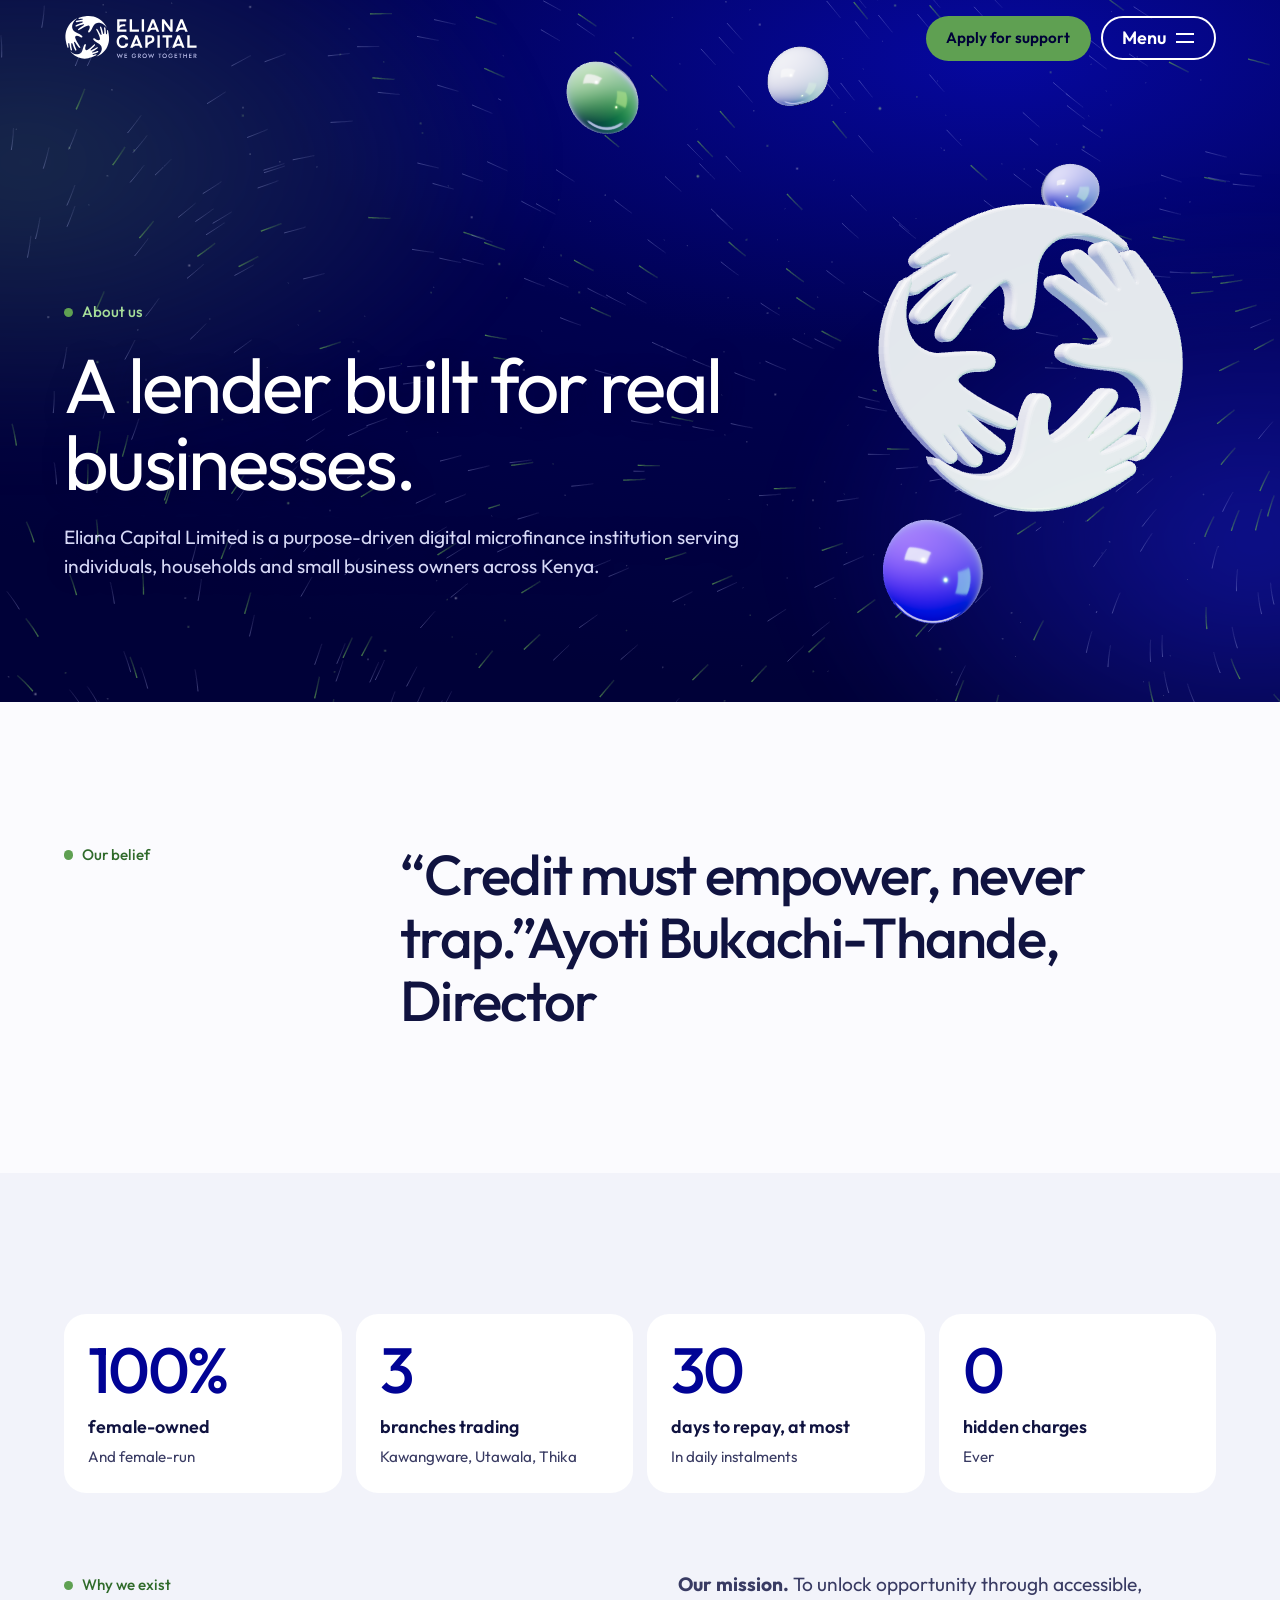
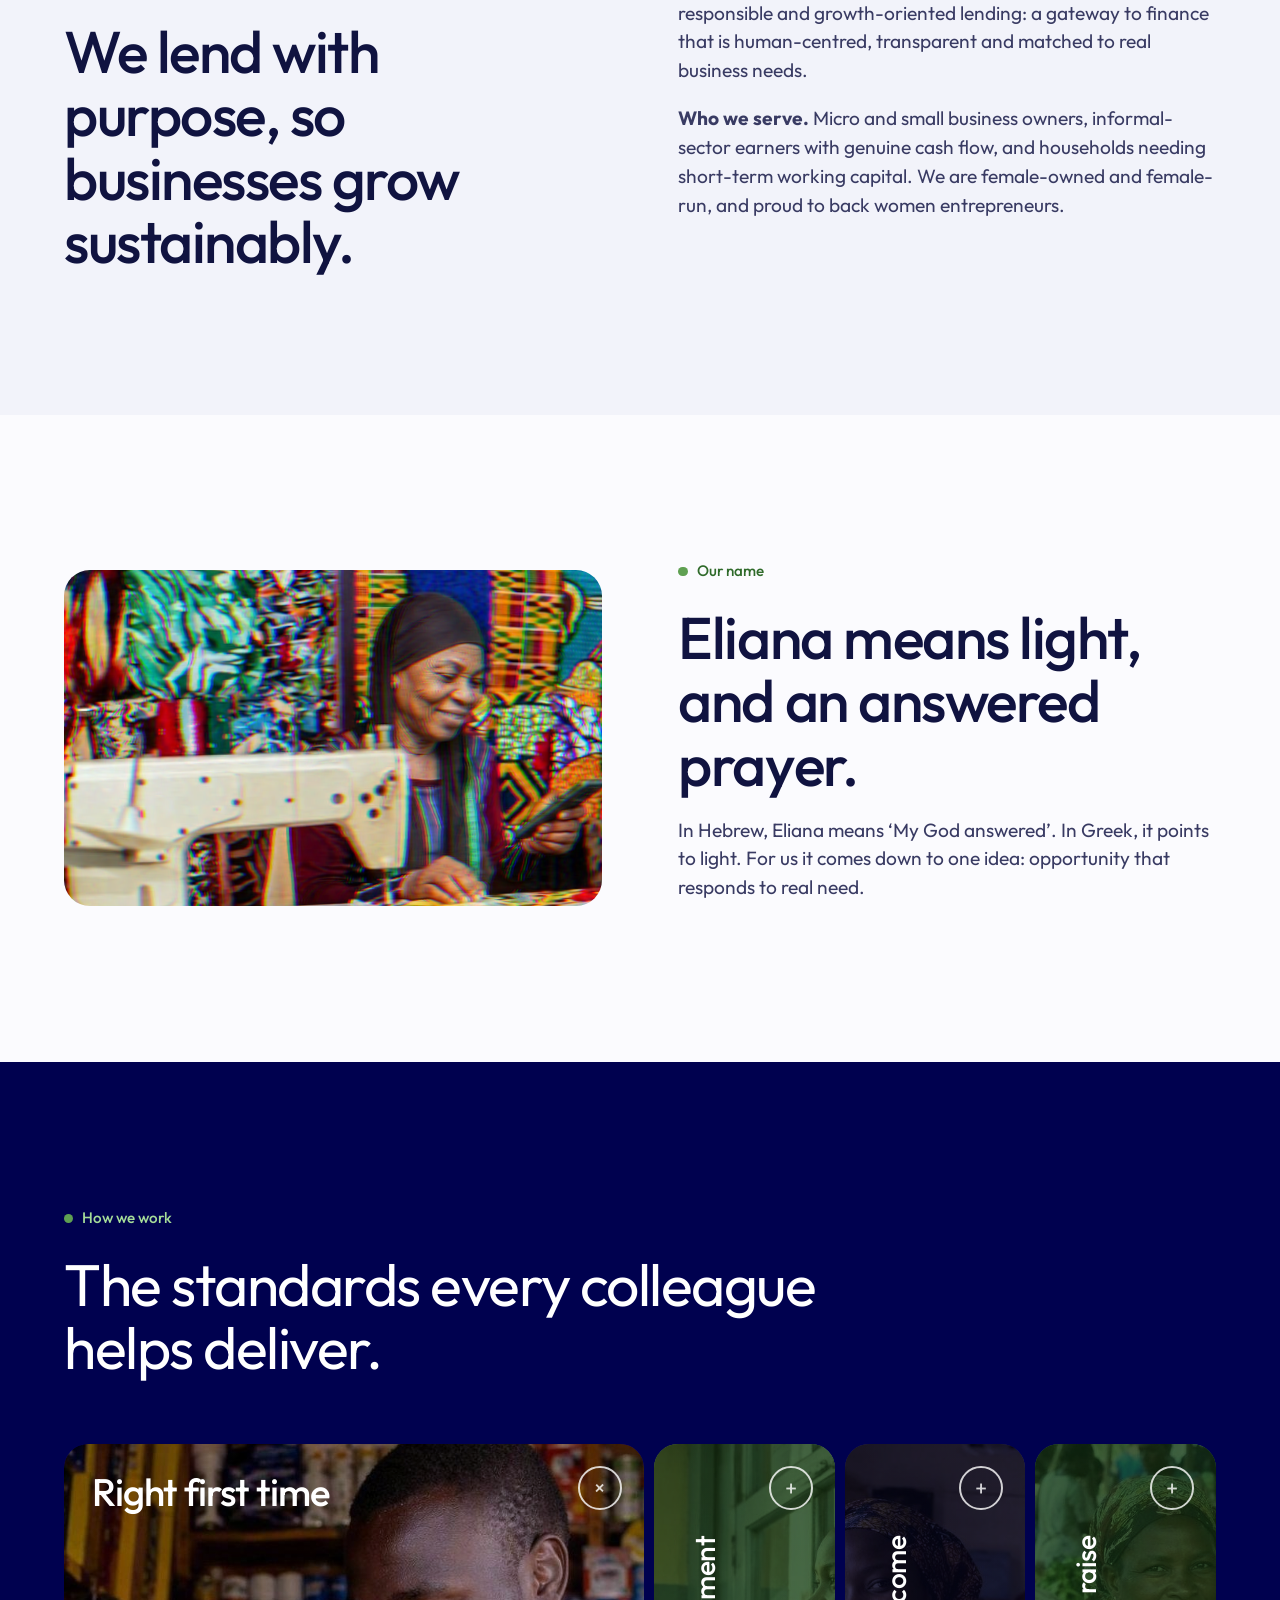
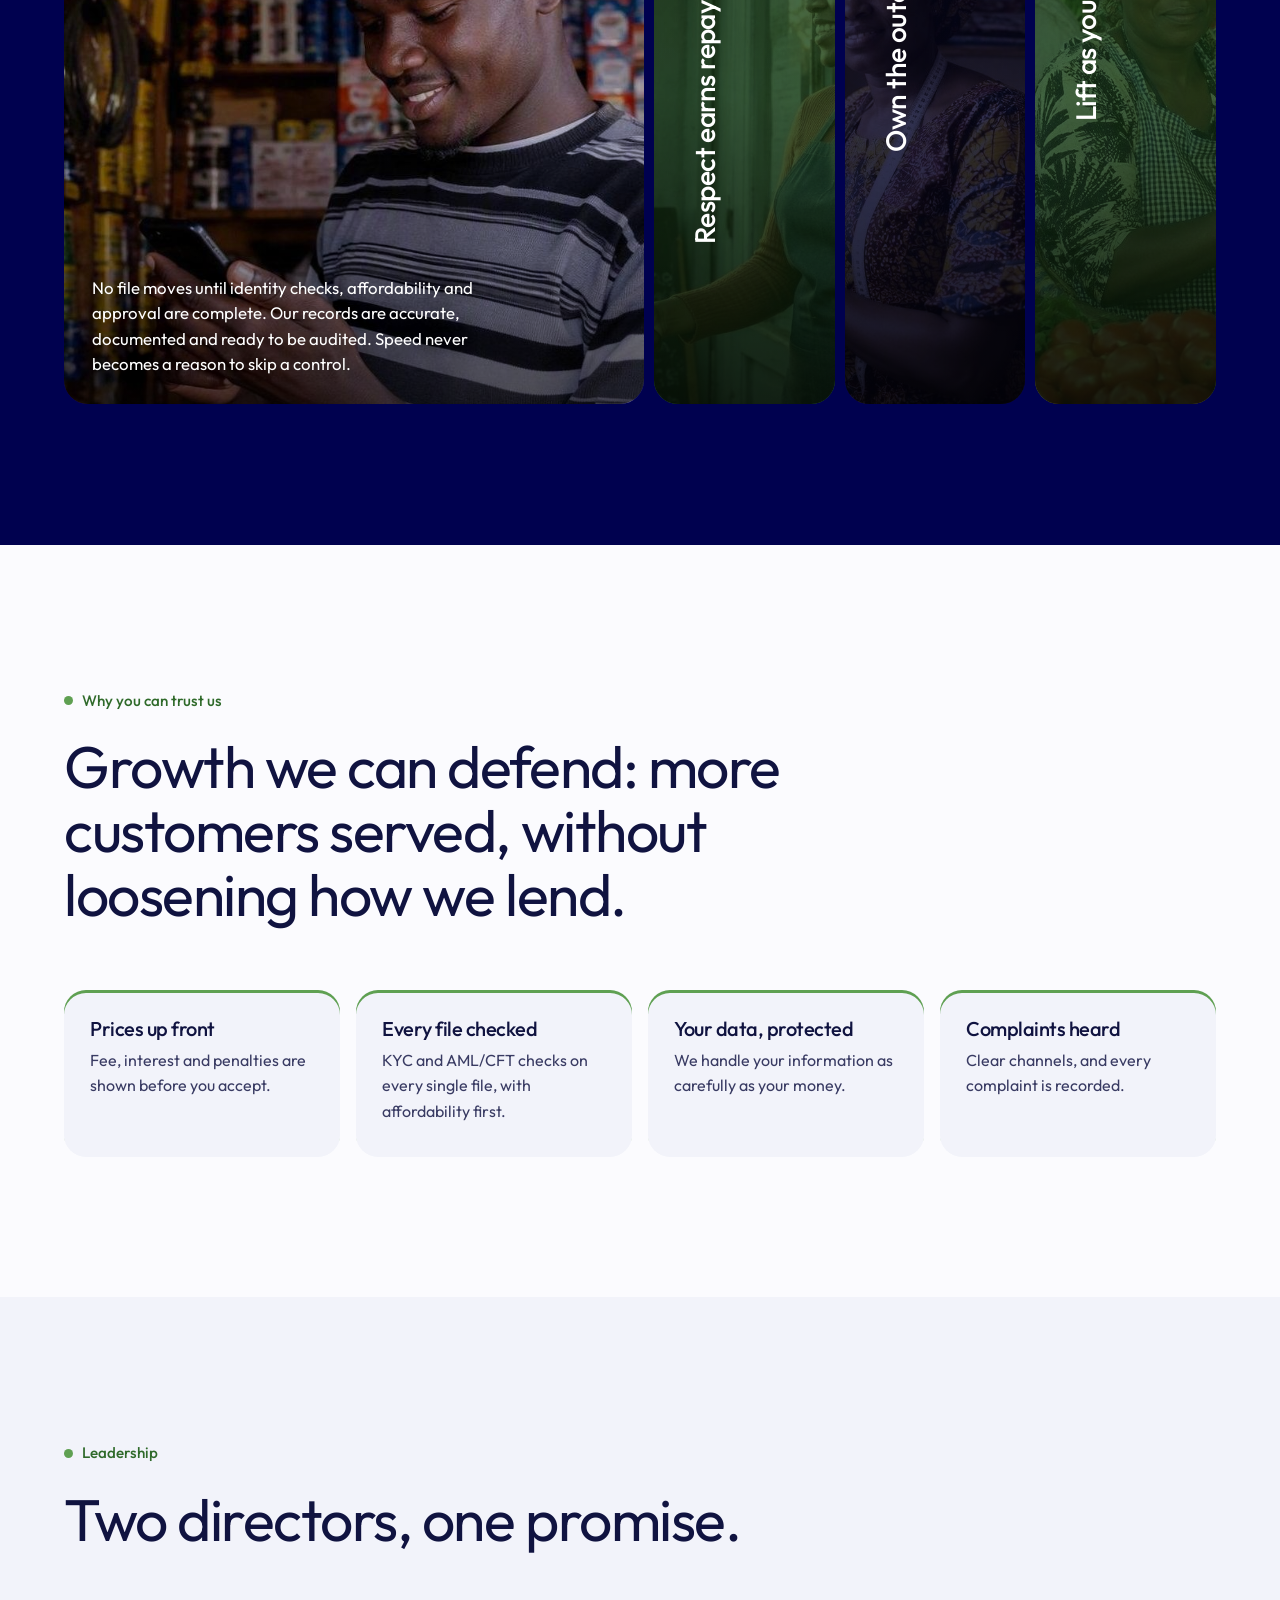
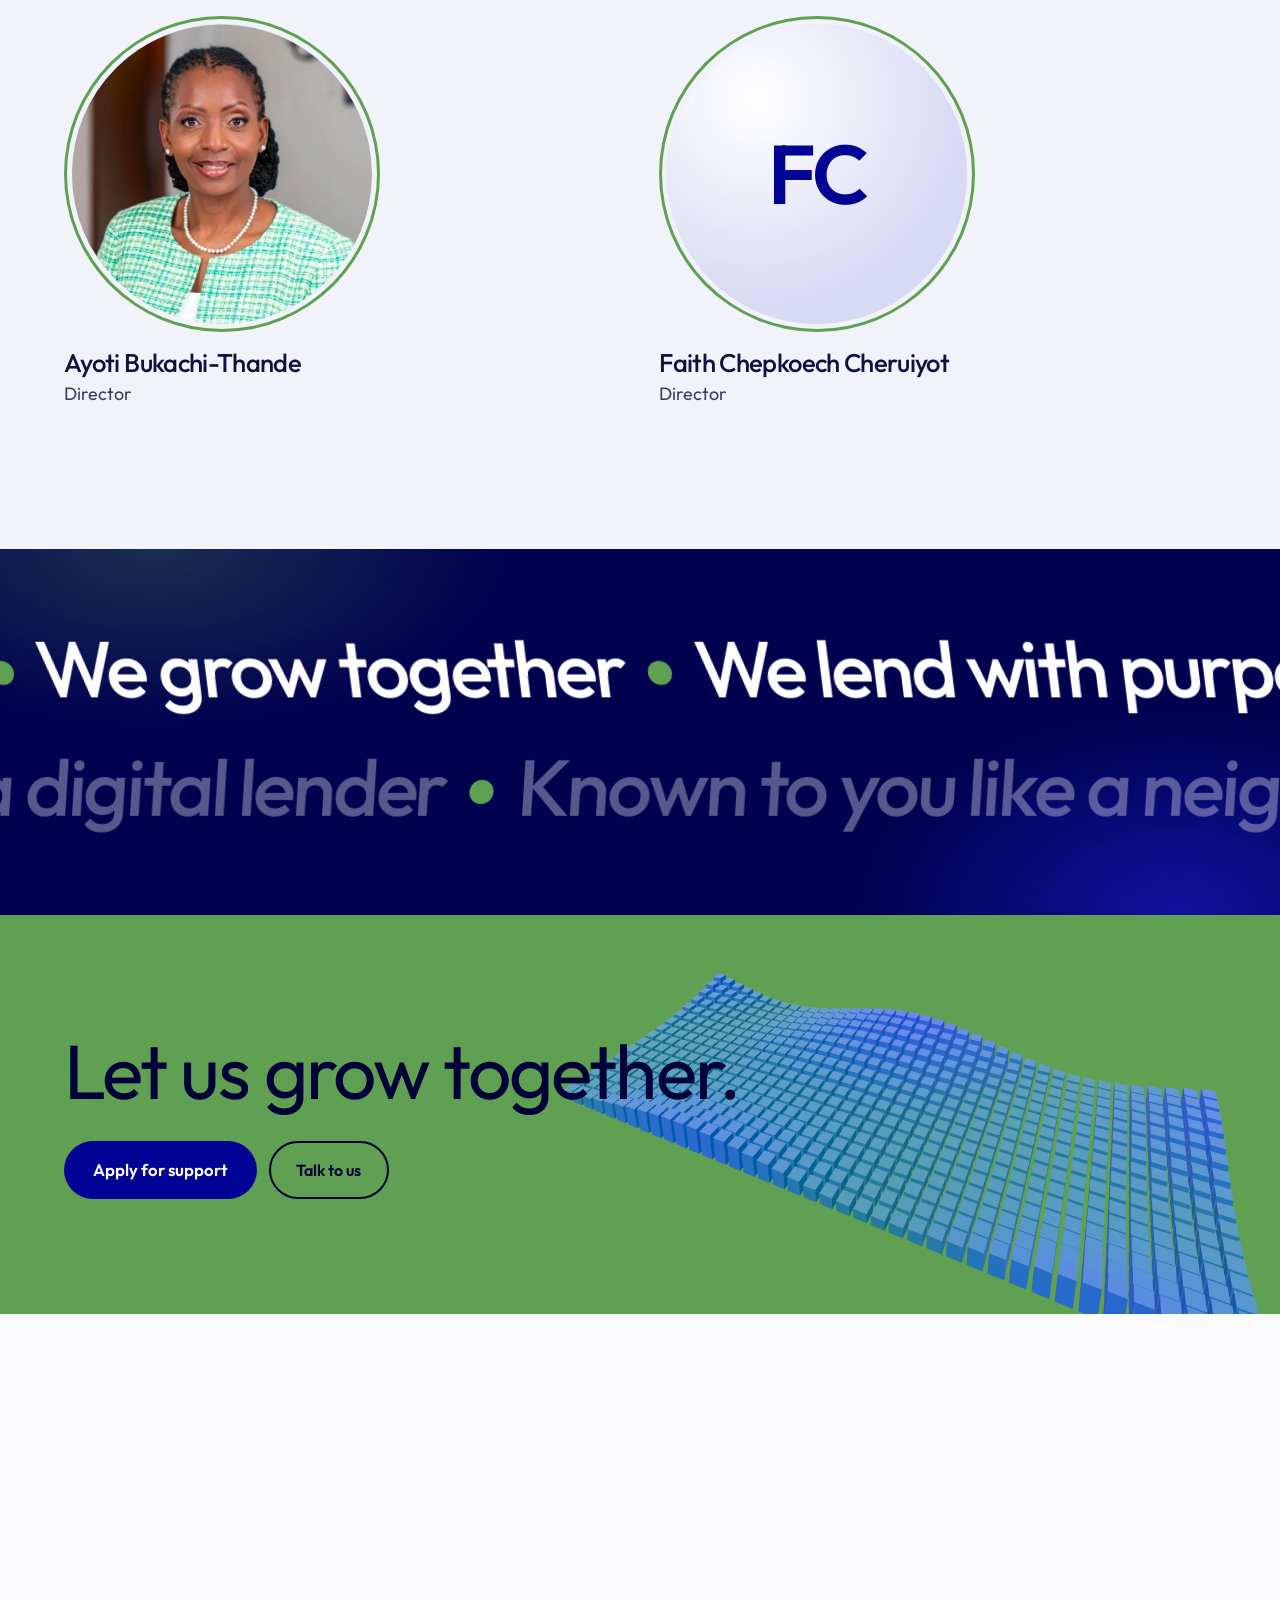
==== commit 9a25e39c: "my second commit" ====
--- a/about.html
+++ b/about.html
@@ -26,7 +26,7 @@
 </div></header>
 <nav class="menu" id="menu" aria-label="Main">
 <ul><li><a href="index.html">Home</a></li><li><a href="about.html" aria-current="page">About us</a></li><li><a href="services.html">Our services</a></li><li><a href="how-it-works.html">How it works</a></li><li><a href="customer-stories.html">Customer stories</a></li><li><a href="faqs.html">FAQs</a></li><li><a href="contact.html">Contact us</a></li></ul>
-<aside><h2>Talk to us</h2><p><a href="tel:+254700000000">+254 7XX XXX XXX</a><br><a href="https://wa.me/254700000000">WhatsApp us</a><br><a href="mailto:hello@eliana-capital.com">hello@eliana-capital.com</a></p>
+<aside><h2>Talk to us</h2><p><a href="tel:+254721881177">+254 721881177</a><br><a href="https://wa.me/254721881177">WhatsApp us</a><br><a href="mailto:support@eliana-capital.com">support@eliana-capital.com</a></p>
 <h2>Find us</h2><p>Kawangware, Utawala, Thika<br>Head office, Nairobi</p></aside>
 </nav>
 <main id="main">
--- a/css/styles.css
+++ b/css/styles.css
@@ -711,3 +711,9 @@
 .vel-group span{font-weight:500;letter-spacing:-.04em;line-height:1.3;padding:.04em .2em .14em;color:#fff}
 .vel-group i{width:.3em;height:.3em;margin:0 .1em;background:var(--green)}
 .vel-row--out span{color:rgba(255,255,255,.34);-webkit-text-stroke:0}
+
+/* What we offer: photo backgrounds behind the scenes, with a slow drift while a scene is showing */
+.scene .bg{transform-box:fill-box;transform-origin:50% 50%}
+.scene.is-on .bg{animation:offer-drift 16s ease-in-out infinite alternate}
+@keyframes offer-drift{from{transform:scale(1.02) translate(0,0)}to{transform:scale(1.12) translate(-1.5%,-1.5%)}}
+@media (prefers-reduced-motion:reduce){.scene.is-on .bg{animation:none}}
